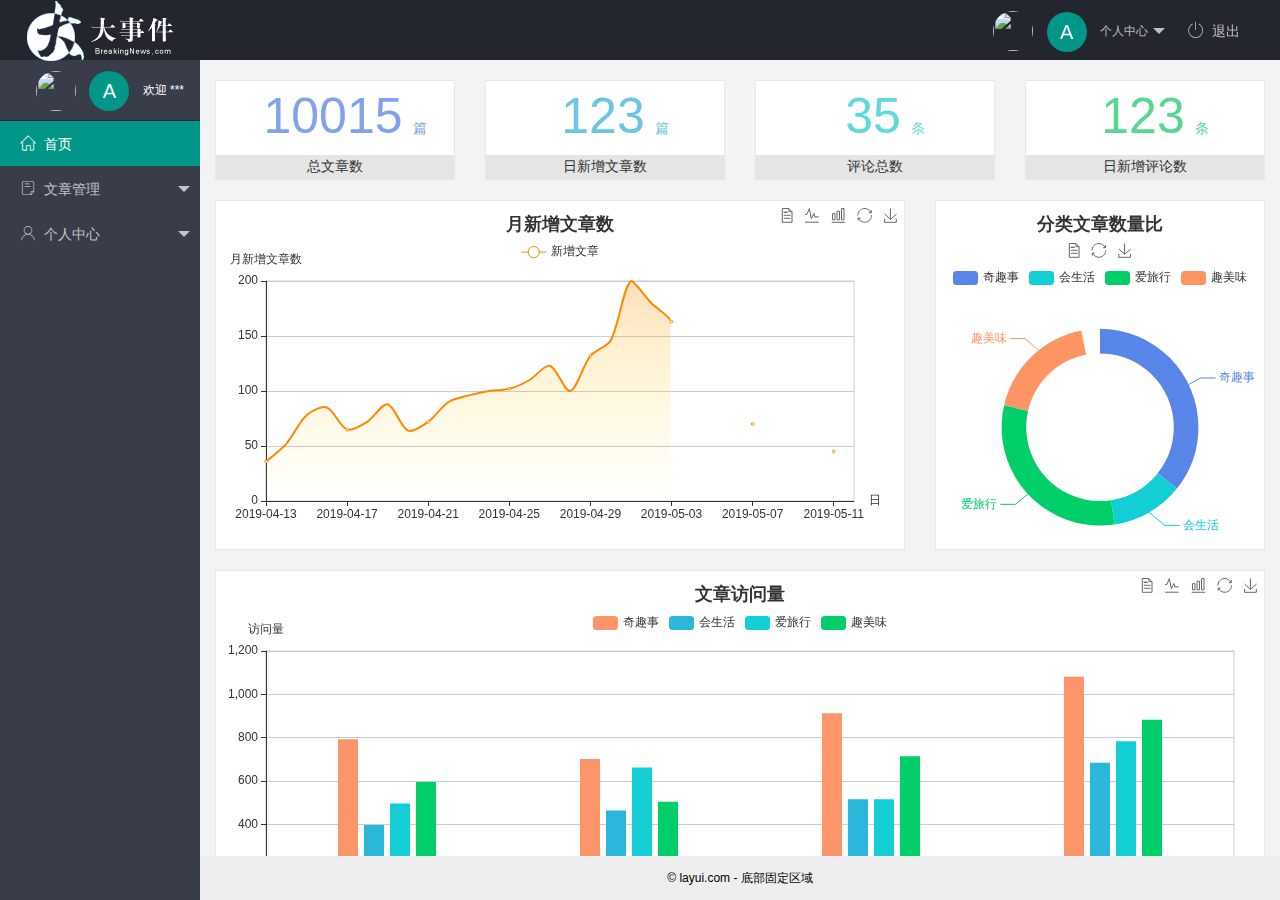
==== index.html @ 8ac14bb3 "完成了主页功能的开发" ====
<!DOCTYPE html>
<html lang="en">
<head>
    <meta charset="UTF-8">
    <meta http-equiv="X-UA-Compatible" content="IE=edge">
    <meta name="viewport" content="width=device-width, initial-scale=1.0">

    <title>后台主页</title>
    <link rel="stylesheet" href="/assets/lib/layui/css/layui.css"/>
    <link rel="stylesheet" href="/assets/css/index.css"/>
    <link rel="stylesheet" href="/assets/fonts/iconfont.css">
</head>
<body class="layui-layout-body">
    <div class="layui-layout layui-layout-admin">
      <div class="layui-header">
        <div class="layui-logo">
            <img src="assets/images/logo.png" alt="">
        </div>
        <!-- 头部区域（可配合layui已有的水平导航） -->
       
        <ul class="layui-nav layui-layout-right">
          <li class="layui-nav-item">
            <a href="javascript:;" class="userinfo">
              <img src="http://t.cn/RCzsdCq" class="layui-nav-img">
              <span class="text-avatar">A</span>
              个人中心
            </a>
            <dl class="layui-nav-child">
              <dd><a href="">基本资料</a></dd>
              <dd><a href="">更换头像</a></dd>
              <dd><a href="">重置密码</a></dd>

            </dl>
          </li>
          <li class="layui-nav-item">
              <a href="javascript:;" id="btnLogout"><span class="iconfont icon-tuichu"></span>退出</a></li>
        </ul>
      </div>
      
      <div class="layui-side layui-bg-black">
        <div class="layui-side-scroll">
            <div href="javascript:;" class="userinfo">
                <img src="http://t.cn/RCzsdCq" class="layui-nav-img">
                <span class="text-avatar">A</span>
                <span id="welcome">欢迎 ***</span>
              </div>
          <!-- 左侧导航区域（可配合layui已有的垂直导航） -->
          <ul class="layui-nav layui-nav-tree"  lay-shrink="all">
            <li class="layui-nav-item layui-this"><a href="/home/dashboard.html" target="fm"><span class="iconfont icon-home"></span>首页</a></li>
            <li class="layui-nav-item">
              <a class="" href="javascript:;"><span class="iconfont icon-16"></span>文章管理</a>
              <dl class="layui-nav-child">
                <dd><a href="javascript:;"><i class="layui-icon layui-icon-app"></i> 文章类别</a></dd>
                <dd><a href="javascript:;"><i class="layui-icon layui-icon-app"></i> 文章列表</a></dd>
                <dd><a href="javascript:;"><i class="layui-icon layui-icon-app"></i> 发布文章</a></dd>
                
              </dl> 
            </li>
            <li class="layui-nav-item">
              <a href="javascript:;"><span class="iconfont icon-user"></span>个人中心</a>
              <dl class="layui-nav-child">
                <dd><a href="javascript:;"><i class="layui-icon layui-icon-app"></i>基本资料</a></dd>
                <dd><a href="javascript:;"><i class="layui-icon layui-icon-app"></i>更换头像</a></dd>
                <dd><a href="javascript:;"><i class="layui-icon layui-icon-app"></i>重置密码</a></dd>
                
              </dl>
            </li>
            

          </ul>
        </div>
      </div>
      
      <div class="layui-body">
        <!-- 内容主体区域 -->
        <iframe name="fm" src="/home/dashboard.html" frameborder="0"></iframe>
      </div>
      
      <div class="layui-footer">
        <!-- 底部固定区域 -->
        © layui.com - 底部固定区域
      </div>
    </div>
   
    </body>
    <script src="/assets/lib/layui/layui.all.js"></script>
    <script src="/assets/lib/jquery.js"></script>
    <script src="assets/js/baseAPI.js"></script>
    <script src="/assets/js/index.js"></script>
</html>
---- assets/lib/layui/css/layui.css ----
/** layui-v2.5.5 MIT License By https://www.layui.com */
 .layui-inline,img{display:inline-block;vertical-align:middle}h1,h2,h3,h4,h5,h6{font-weight:400}.layui-edge,.layui-header,.layui-inline,.layui-main{position:relative}.layui-body,.layui-edge,.layui-elip{overflow:hidden}.layui-btn,.layui-edge,.layui-inline,img{vertical-align:middle}.layui-btn,.layui-disabled,.layui-icon,.layui-unselect{-moz-user-select:none;-webkit-user-select:none;-ms-user-select:none}.layui-elip,.layui-form-checkbox span,.layui-form-pane .layui-form-label{text-overflow:ellipsis;white-space:nowrap}.layui-breadcrumb,.layui-tree-btnGroup{visibility:hidden}blockquote,body,button,dd,div,dl,dt,form,h1,h2,h3,h4,h5,h6,input,li,ol,p,pre,td,textarea,th,ul{margin:0;padding:0;-webkit-tap-highlight-color:rgba(0,0,0,0)}a:active,a:hover{outline:0}img{border:none}li{list-style:none}table{border-collapse:collapse;border-spacing:0}h4,h5,h6{font-size:100%}button,input,optgroup,option,select,textarea{font-family:inherit;font-size:inherit;font-style:inherit;font-weight:inherit;outline:0}pre{white-space:pre-wrap;white-space:-moz-pre-wrap;white-space:-pre-wrap;white-space:-o-pre-wrap;word-wrap:break-word}body{line-height:24px;font:14px Helvetica Neue,Helvetica,PingFang SC,Tahoma,Arial,sans-serif}hr{height:1px;margin:10px 0;border:0;clear:both}a{color:#333;text-decoration:none}a:hover{color:#777}a cite{font-style:normal;*cursor:pointer}.layui-border-box,.layui-border-box *{box-sizing:border-box}.layui-box,.layui-box *{box-sizing:content-box}.layui-clear{clear:both;*zoom:1}.layui-clear:after{content:'\20';clear:both;*zoom:1;display:block;height:0}.layui-inline{*display:inline;*zoom:1}.layui-edge{display:inline-block;width:0;height:0;border-width:6px;border-style:dashed;border-color:transparent}.layui-edge-top{top:-4px;border-bottom-color:#999;border-bottom-style:solid}.layui-edge-right{border-left-color:#999;border-left-style:solid}.layui-edge-bottom{top:2px;border-top-color:#999;border-top-style:solid}.layui-edge-left{border-right-color:#999;border-right-style:solid}.layui-disabled,.layui-disabled:hover{color:#d2d2d2!important;cursor:not-allowed!important}.layui-circle{border-radius:100%}.layui-show{display:block!important}.layui-hide{display:none!important}@font-face{font-family:layui-icon;src:url(../font/iconfont.eot?v=250);src:url(../font/iconfont.eot?v=250#iefix) format('embedded-opentype'),url(../font/iconfont.woff2?v=250) format('woff2'),url(../font/iconfont.woff?v=250) format('woff'),url(../font/iconfont.ttf?v=250) format('truetype'),url(../font/iconfont.svg?v=250#layui-icon) format('svg')}.layui-icon{font-family:layui-icon!important;font-size:16px;font-style:normal;-webkit-font-smoothing:antialiased;-moz-osx-font-smoothing:grayscale}.layui-icon-reply-fill:before{content:"\e611"}.layui-icon-set-fill:before{content:"\e614"}.layui-icon-menu-fill:before{content:"\e60f"}.layui-icon-search:before{content:"\e615"}.layui-icon-share:before{content:"\e641"}.layui-icon-set-sm:before{content:"\e620"}.layui-icon-engine:before{content:"\e628"}.layui-icon-close:before{content:"\1006"}.layui-icon-close-fill:before{content:"\1007"}.layui-icon-chart-screen:before{content:"\e629"}.layui-icon-star:before{content:"\e600"}.layui-icon-circle-dot:before{content:"\e617"}.layui-icon-chat:before{content:"\e606"}.layui-icon-release:before{content:"\e609"}.layui-icon-list:before{content:"\e60a"}.layui-icon-chart:before{content:"\e62c"}.layui-icon-ok-circle:before{content:"\1005"}.layui-icon-layim-theme:before{content:"\e61b"}.layui-icon-table:before{content:"\e62d"}.layui-icon-right:before{content:"\e602"}.layui-icon-left:before{content:"\e603"}.layui-icon-cart-simple:before{content:"\e698"}.layui-icon-face-cry:before{content:"\e69c"}.layui-icon-face-smile:before{content:"\e6af"}.layui-icon-survey:before{content:"\e6b2"}.layui-icon-tree:before{content:"\e62e"}.layui-icon-upload-circle:before{content:"\e62f"}.layui-icon-add-circle:before{content:"\e61f"}.layui-icon-download-circle:before{content:"\e601"}.layui-icon-templeate-1:before{content:"\e630"}.layui-icon-util:before{content:"\e631"}.layui-icon-face-surprised:before{content:"\e664"}.layui-icon-edit:before{content:"\e642"}.layui-icon-speaker:before{content:"\e645"}.layui-icon-down:before{content:"\e61a"}.layui-icon-file:before{content:"\e621"}.layui-icon-layouts:before{content:"\e632"}.layui-icon-rate-half:before{content:"\e6c9"}.layui-icon-add-circle-fine:before{content:"\e608"}.layui-icon-prev-circle:before{content:"\e633"}.layui-icon-read:before{content:"\e705"}.layui-icon-404:before{content:"\e61c"}.layui-icon-carousel:before{content:"\e634"}.layui-icon-help:before{content:"\e607"}.layui-icon-code-circle:before{content:"\e635"}.layui-icon-water:before{content:"\e636"}.layui-icon-username:before{content:"\e66f"}.layui-icon-find-fill:before{content:"\e670"}.layui-icon-about:before{content:"\e60b"}.layui-icon-location:before{content:"\e715"}.layui-icon-up:before{content:"\e619"}.layui-icon-pause:before{content:"\e651"}.layui-icon-date:before{content:"\e637"}.layui-icon-layim-uploadfile:before{content:"\e61d"}.layui-icon-delete:before{content:"\e640"}.layui-icon-play:before{content:"\e652"}.layui-icon-top:before{content:"\e604"}.layui-icon-friends:before{content:"\e612"}.layui-icon-refresh-3:before{content:"\e9aa"}.layui-icon-ok:before{content:"\e605"}.layui-icon-layer:before{content:"\e638"}.layui-icon-face-smile-fine:before{content:"\e60c"}.layui-icon-dollar:before{content:"\e659"}.layui-icon-group:before{content:"\e613"}.layui-icon-layim-download:before{content:"\e61e"}.layui-icon-picture-fine:before{content:"\e60d"}.layui-icon-link:before{content:"\e64c"}.layui-icon-diamond:before{content:"\e735"}.layui-icon-log:before{content:"\e60e"}.layui-icon-rate-solid:before{content:"\e67a"}.layui-icon-fonts-del:before{content:"\e64f"}.layui-icon-unlink:before{content:"\e64d"}.layui-icon-fonts-clear:before{content:"\e639"}.layui-icon-triangle-r:before{content:"\e623"}.layui-icon-circle:before{content:"\e63f"}.layui-icon-radio:before{content:"\e643"}.layui-icon-align-center:before{content:"\e647"}.layui-icon-align-right:before{content:"\e648"}.layui-icon-align-left:before{content:"\e649"}.layui-icon-loading-1:before{content:"\e63e"}.layui-icon-return:before{content:"\e65c"}.layui-icon-fonts-strong:before{content:"\e62b"}.layui-icon-upload:before{content:"\e67c"}.layui-icon-dialogue:before{content:"\e63a"}.layui-icon-video:before{content:"\e6ed"}.layui-icon-headset:before{content:"\e6fc"}.layui-icon-cellphone-fine:before{content:"\e63b"}.layui-icon-add-1:before{content:"\e654"}.layui-icon-face-smile-b:before{content:"\e650"}.layui-icon-fonts-html:before{content:"\e64b"}.layui-icon-form:before{content:"\e63c"}.layui-icon-cart:before{content:"\e657"}.layui-icon-camera-fill:before{content:"\e65d"}.layui-icon-tabs:before{content:"\e62a"}.layui-icon-fonts-code:before{content:"\e64e"}.layui-icon-fire:before{content:"\e756"}.layui-icon-set:before{content:"\e716"}.layui-icon-fonts-u:before{content:"\e646"}.layui-icon-triangle-d:before{content:"\e625"}.layui-icon-tips:before{content:"\e702"}.layui-icon-picture:before{content:"\e64a"}.layui-icon-more-vertical:before{content:"\e671"}.layui-icon-flag:before{content:"\e66c"}.layui-icon-loading:before{content:"\e63d"}.layui-icon-fonts-i:before{content:"\e644"}.layui-icon-refresh-1:before{content:"\e666"}.layui-icon-rmb:before{content:"\e65e"}.layui-icon-home:before{content:"\e68e"}.layui-icon-user:before{content:"\e770"}.layui-icon-notice:before{content:"\e667"}.layui-icon-login-weibo:before{content:"\e675"}.layui-icon-voice:before{content:"\e688"}.layui-icon-upload-drag:before{content:"\e681"}.layui-icon-login-qq:before{content:"\e676"}.layui-icon-snowflake:before{content:"\e6b1"}.layui-icon-file-b:before{content:"\e655"}.layui-icon-template:before{content:"\e663"}.layui-icon-auz:before{content:"\e672"}.layui-icon-console:before{content:"\e665"}.layui-icon-app:before{content:"\e653"}.layui-icon-prev:before{content:"\e65a"}.layui-icon-website:before{content:"\e7ae"}.layui-icon-next:before{content:"\e65b"}.layui-icon-component:before{content:"\e857"}.layui-icon-more:before{content:"\e65f"}.layui-icon-login-wechat:before{content:"\e677"}.layui-icon-shrink-right:before{content:"\e668"}.layui-icon-spread-left:before{content:"\e66b"}.layui-icon-camera:before{content:"\e660"}.layui-icon-note:before{content:"\e66e"}.layui-icon-refresh:before{content:"\e669"}.layui-icon-female:before{content:"\e661"}.layui-icon-male:before{content:"\e662"}.layui-icon-password:before{content:"\e673"}.layui-icon-senior:before{content:"\e674"}.layui-icon-theme:before{content:"\e66a"}.layui-icon-tread:before{content:"\e6c5"}.layui-icon-praise:before{content:"\e6c6"}.layui-icon-star-fill:before{content:"\e658"}.layui-icon-rate:before{content:"\e67b"}.layui-icon-template-1:before{content:"\e656"}.layui-icon-vercode:before{content:"\e679"}.layui-icon-cellphone:before{content:"\e678"}.layui-icon-screen-full:before{content:"\e622"}.layui-icon-screen-restore:before{content:"\e758"}.layui-icon-cols:before{content:"\e610"}.layui-icon-export:before{content:"\e67d"}.layui-icon-print:before{content:"\e66d"}.layui-icon-slider:before{content:"\e714"}.layui-icon-addition:before{content:"\e624"}.layui-icon-subtraction:before{content:"\e67e"}.layui-icon-service:before{content:"\e626"}.layui-icon-transfer:before{content:"\e691"}.layui-main{width:1140px;margin:0 auto}.layui-header{z-index:1000;height:60px}.layui-header a:hover{transition:all .5s;-webkit-transition:all .5s}.layui-side{position:fixed;left:0;top:0;bottom:0;z-index:999;width:200px;overflow-x:hidden}.layui-side-scroll{position:relative;width:220px;height:100%;overflow-x:hidden}.layui-body{position:absolute;left:200px;right:0;top:0;bottom:0;z-index:998;width:auto;overflow-y:auto;box-sizing:border-box}.layui-layout-body{overflow:hidden}.layui-layout-admin .layui-header{background-color:#23262E}.layui-layout-admin .layui-side{top:60px;width:200px;overflow-x:hidden}.layui-layout-admin .layui-body{position:fixed;top:60px;bottom:44px}.layui-layout-admin .layui-main{width:auto;margin:0 15px}.layui-layout-admin .layui-footer{position:fixed;left:200px;right:0;bottom:0;height:44px;line-height:44px;padding:0 15px;background-color:#eee}.layui-layout-admin .layui-logo{position:absolute;left:0;top:0;width:200px;height:100%;line-height:60px;text-align:center;color:#009688;font-size:16px}.layui-layout-admin .layui-header .layui-nav{background:0 0}.layui-layout-left{position:absolute!important;left:200px;top:0}.layui-layout-right{position:absolute!important;right:0;top:0}.layui-container{position:relative;margin:0 auto;padding:0 15px;box-sizing:border-box}.layui-fluid{position:relative;margin:0 auto;padding:0 15px}.layui-row:after,.layui-row:before{content:'';display:block;clear:both}.layui-col-lg1,.layui-col-lg10,.layui-col-lg11,.layui-col-lg12,.layui-col-lg2,.layui-col-lg3,.layui-col-lg4,.layui-col-lg5,.layui-col-lg6,.layui-col-lg7,.layui-col-lg8,.layui-col-lg9,.layui-col-md1,.layui-col-md10,.layui-col-md11,.layui-col-md12,.layui-col-md2,.layui-col-md3,.layui-col-md4,.layui-col-md5,.layui-col-md6,.layui-col-md7,.layui-col-md8,.layui-col-md9,.layui-col-sm1,.layui-col-sm10,.layui-col-sm11,.layui-col-sm12,.layui-col-sm2,.layui-col-sm3,.layui-col-sm4,.layui-col-sm5,.layui-col-sm6,.layui-col-sm7,.layui-col-sm8,.layui-col-sm9,.layui-col-xs1,.layui-col-xs10,.layui-col-xs11,.layui-col-xs12,.layui-col-xs2,.layui-col-xs3,.layui-col-xs4,.layui-col-xs5,.layui-col-xs6,.layui-col-xs7,.layui-col-xs8,.layui-col-xs9{position:relative;display:block;box-sizing:border-box}.layui-col-xs1,.layui-col-xs10,.layui-col-xs11,.layui-col-xs12,.layui-col-xs2,.layui-col-xs3,.layui-col-xs4,.layui-col-xs5,.layui-col-xs6,.layui-col-xs7,.layui-col-xs8,.layui-col-xs9{float:left}.layui-col-xs1{width:8.33333333%}.layui-col-xs2{width:16.66666667%}.layui-col-xs3{width:25%}.layui-col-xs4{width:33.33333333%}.layui-col-xs5{width:41.66666667%}.layui-col-xs6{width:50%}.layui-col-xs7{width:58.33333333%}.layui-col-xs8{width:66.66666667%}.layui-col-xs9{width:75%}.layui-col-xs10{width:83.33333333%}.layui-col-xs11{width:91.66666667%}.layui-col-xs12{width:100%}.layui-col-xs-offset1{margin-left:8.33333333%}.layui-col-xs-offset2{margin-left:16.66666667%}.layui-col-xs-offset3{margin-left:25%}.layui-col-xs-offset4{margin-left:33.33333333%}.layui-col-xs-offset5{margin-left:41.66666667%}.layui-col-xs-offset6{margin-left:50%}.layui-col-xs-offset7{margin-left:58.33333333%}.layui-col-xs-offset8{margin-left:66.66666667%}.layui-col-xs-offset9{margin-left:75%}.layui-col-xs-offset10{margin-left:83.33333333%}.layui-col-xs-offset11{margin-left:91.66666667%}.layui-col-xs-offset12{margin-left:100%}@media screen and (max-width:768px){.layui-hide-xs{display:none!important}.layui-show-xs-block{display:block!important}.layui-show-xs-inline{display:inline!important}.layui-show-xs-inline-block{display:inline-block!important}}@media screen and (min-width:768px){.layui-container{width:750px}.layui-hide-sm{display:none!important}.layui-show-sm-block{display:block!important}.layui-show-sm-inline{display:inline!important}.layui-show-sm-inline-block{display:inline-block!important}.layui-col-sm1,.layui-col-sm10,.layui-col-sm11,.layui-col-sm12,.layui-col-sm2,.layui-col-sm3,.layui-col-sm4,.layui-col-sm5,.layui-col-sm6,.layui-col-sm7,.layui-col-sm8,.layui-col-sm9{float:left}.layui-col-sm1{width:8.33333333%}.layui-col-sm2{width:16.66666667%}.layui-col-sm3{width:25%}.layui-col-sm4{width:33.33333333%}.layui-col-sm5{width:41.66666667%}.layui-col-sm6{width:50%}.layui-col-sm7{width:58.33333333%}.layui-col-sm8{width:66.66666667%}.layui-col-sm9{width:75%}.layui-col-sm10{width:83.33333333%}.layui-col-sm11{width:91.66666667%}.layui-col-sm12{width:100%}.layui-col-sm-offset1{margin-left:8.33333333%}.layui-col-sm-offset2{margin-left:16.66666667%}.layui-col-sm-offset3{margin-left:25%}.layui-col-sm-offset4{margin-left:33.33333333%}.layui-col-sm-offset5{margin-left:41.66666667%}.layui-col-sm-offset6{margin-left:50%}.layui-col-sm-offset7{margin-left:58.33333333%}.layui-col-sm-offset8{margin-left:66.66666667%}.layui-col-sm-offset9{margin-left:75%}.layui-col-sm-offset10{margin-left:83.33333333%}.layui-col-sm-offset11{margin-left:91.66666667%}.layui-col-sm-offset12{margin-left:100%}}@media screen and (min-width:992px){.layui-container{width:970px}.layui-hide-md{display:none!important}.layui-show-md-block{display:block!important}.layui-show-md-inline{display:inline!important}.layui-show-md-inline-block{display:inline-block!important}.layui-col-md1,.layui-col-md10,.layui-col-md11,.layui-col-md12,.layui-col-md2,.layui-col-md3,.layui-col-md4,.layui-col-md5,.layui-col-md6,.layui-col-md7,.layui-col-md8,.layui-col-md9{float:left}.layui-col-md1{width:8.33333333%}.layui-col-md2{width:16.66666667%}.layui-col-md3{width:25%}.layui-col-md4{width:33.33333333%}.layui-col-md5{width:41.66666667%}.layui-col-md6{width:50%}.layui-col-md7{width:58.33333333%}.layui-col-md8{width:66.66666667%}.layui-col-md9{width:75%}.layui-col-md10{width:83.33333333%}.layui-col-md11{width:91.66666667%}.layui-col-md12{width:100%}.layui-col-md-offset1{margin-left:8.33333333%}.layui-col-md-offset2{margin-left:16.66666667%}.layui-col-md-offset3{margin-left:25%}.layui-col-md-offset4{margin-left:33.33333333%}.layui-col-md-offset5{margin-left:41.66666667%}.layui-col-md-offset6{margin-left:50%}.layui-col-md-offset7{margin-left:58.33333333%}.layui-col-md-offset8{margin-left:66.66666667%}.layui-col-md-offset9{margin-left:75%}.layui-col-md-offset10{margin-left:83.33333333%}.layui-col-md-offset11{margin-left:91.66666667%}.layui-col-md-offset12{margin-left:100%}}@media screen and (min-width:1200px){.layui-container{width:1170px}.layui-hide-lg{display:none!important}.layui-show-lg-block{display:block!important}.layui-show-lg-inline{display:inline!important}.layui-show-lg-inline-block{display:inline-block!important}.layui-col-lg1,.layui-col-lg10,.layui-col-lg11,.layui-col-lg12,.layui-col-lg2,.layui-col-lg3,.layui-col-lg4,.layui-col-lg5,.layui-col-lg6,.layui-col-lg7,.layui-col-lg8,.layui-col-lg9{float:left}.layui-col-lg1{width:8.33333333%}.layui-col-lg2{width:16.66666667%}.layui-col-lg3{width:25%}.layui-col-lg4{width:33.33333333%}.layui-col-lg5{width:41.66666667%}.layui-col-lg6{width:50%}.layui-col-lg7{width:58.33333333%}.layui-col-lg8{width:66.66666667%}.layui-col-lg9{width:75%}.layui-col-lg10{width:83.33333333%}.layui-col-lg11{width:91.66666667%}.layui-col-lg12{width:100%}.layui-col-lg-offset1{margin-left:8.33333333%}.layui-col-lg-offset2{margin-left:16.66666667%}.layui-col-lg-offset3{margin-left:25%}.layui-col-lg-offset4{margin-left:33.33333333%}.layui-col-lg-offset5{margin-left:41.66666667%}.layui-col-lg-offset6{margin-left:50%}.layui-col-lg-offset7{margin-left:58.33333333%}.layui-col-lg-offset8{margin-left:66.66666667%}.layui-col-lg-offset9{margin-left:75%}.layui-col-lg-offset10{margin-left:83.33333333%}.layui-col-lg-offset11{margin-left:91.66666667%}.layui-col-lg-offset12{margin-left:100%}}.layui-col-space1{margin:-.5px}.layui-col-space1>*{padding:.5px}.layui-col-space3{margin:-1.5px}.layui-col-space3>*{padding:1.5px}.layui-col-space5{margin:-2.5px}.layui-col-space5>*{padding:2.5px}.layui-col-space8{margin:-3.5px}.layui-col-space8>*{padding:3.5px}.layui-col-space10{margin:-5px}.layui-col-space10>*{padding:5px}.layui-col-space12{margin:-6px}.layui-col-space12>*{padding:6px}.layui-col-space15{margin:-7.5px}.layui-col-space15>*{padding:7.5px}.layui-col-space18{margin:-9px}.layui-col-space18>*{padding:9px}.layui-col-space20{margin:-10px}.layui-col-space20>*{padding:10px}.layui-col-space22{margin:-11px}.layui-col-space22>*{padding:11px}.layui-col-space25{margin:-12.5px}.layui-col-space25>*{padding:12.5px}.layui-col-space30{margin:-15px}.layui-col-space30>*{padding:15px}.layui-btn,.layui-input,.layui-select,.layui-textarea,.layui-upload-button{outline:0;-webkit-appearance:none;transition:all .3s;-webkit-transition:all .3s;box-sizing:border-box}.layui-elem-quote{margin-bottom:10px;padding:15px;line-height:22px;border-left:5px solid #009688;border-radius:0 2px 2px 0;background-color:#f2f2f2}.layui-quote-nm{border-style:solid;border-width:1px 1px 1px 5px;background:0 0}.layui-elem-field{margin-bottom:10px;padding:0;border-width:1px;border-style:solid}.layui-elem-field legend{margin-left:20px;padding:0 10px;font-size:20px;font-weight:300}.layui-field-title{margin:10px 0 20px;border-width:1px 0 0}.layui-field-box{padding:10px 15px}.layui-field-title .layui-field-box{padding:10px 0}.layui-progress{position:relative;height:6px;border-radius:20px;background-color:#e2e2e2}.layui-progress-bar{position:absolute;left:0;top:0;width:0;max-width:100%;height:6px;border-radius:20px;text-align:right;background-color:#5FB878;transition:all .3s;-webkit-transition:all .3s}.layui-progress-big,.layui-progress-big .layui-progress-bar{height:18px;line-height:18px}.layui-progress-text{position:relative;top:-20px;line-height:18px;font-size:12px;color:#666}.layui-progress-big .layui-progress-text{position:static;padding:0 10px;color:#fff}.layui-collapse{border-width:1px;border-style:solid;border-radius:2px}.layui-colla-content,.layui-colla-item{border-top-width:1px;border-top-style:solid}.layui-colla-item:first-child{border-top:none}.layui-colla-title{position:relative;height:42px;line-height:42px;padding:0 15px 0 35px;color:#333;background-color:#f2f2f2;cursor:pointer;font-size:14px;overflow:hidden}.layui-colla-content{display:none;padding:10px 15px;line-height:22px;color:#666}.layui-colla-icon{position:absolute;left:15px;top:0;font-size:14px}.layui-card{margin-bottom:15px;border-radius:2px;background-color:#fff;box-shadow:0 1px 2px 0 rgba(0,0,0,.05)}.layui-card:last-child{margin-bottom:0}.layui-card-header{position:relative;height:42px;line-height:42px;padding:0 15px;border-bottom:1px solid #f6f6f6;color:#333;border-radius:2px 2px 0 0;font-size:14px}.layui-bg-black,.layui-bg-blue,.layui-bg-cyan,.layui-bg-green,.layui-bg-orange,.layui-bg-red{color:#fff!important}.layui-card-body{position:relative;padding:10px 15px;line-height:24px}.layui-card-body[pad15]{padding:15px}.layui-card-body[pad20]{padding:20px}.layui-card-body .layui-table{margin:5px 0}.layui-card .layui-tab{margin:0}.layui-panel-window{position:relative;padding:15px;border-radius:0;border-top:5px solid #E6E6E6;background-color:#fff}.layui-auxiliar-moving{position:fixed;left:0;right:0;top:0;bottom:0;width:100%;height:100%;background:0 0;z-index:9999999999}.layui-form-label,.layui-form-mid,.layui-form-select,.layui-input-block,.layui-input-inline,.layui-textarea{position:relative}.layui-bg-red{background-color:#FF5722!important}.layui-bg-orange{background-color:#FFB800!important}.layui-bg-green{background-color:#009688!important}.layui-bg-cyan{background-color:#2F4056!important}.layui-bg-blue{background-color:#1E9FFF!important}.layui-bg-black{background-color:#393D49!important}.layui-bg-gray{background-color:#eee!important;color:#666!important}.layui-badge-rim,.layui-colla-content,.layui-colla-item,.layui-collapse,.layui-elem-field,.layui-form-pane .layui-form-item[pane],.layui-form-pane .layui-form-label,.layui-input,.layui-layedit,.layui-layedit-tool,.layui-quote-nm,.layui-select,.layui-tab-bar,.layui-tab-card,.layui-tab-title,.layui-tab-title .layui-this:after,.layui-textarea{border-color:#e6e6e6}.layui-timeline-item:before,hr{background-color:#e6e6e6}.layui-text{line-height:22px;font-size:14px;color:#666}.layui-text h1,.layui-text h2,.layui-text h3{font-weight:500;color:#333}.layui-text h1{font-size:30px}.layui-text h2{font-size:24px}.layui-text h3{font-size:18px}.layui-text a:not(.layui-btn){color:#01AAED}.layui-text a:not(.layui-btn):hover{text-decoration:underline}.layui-text ul{padding:5px 0 5px 15px}.layui-text ul li{margin-top:5px;list-style-type:disc}.layui-text em,.layui-word-aux{color:#999!important;padding:0 5px!important}.layui-btn{display:inline-block;height:38px;line-height:38px;padding:0 18px;background-color:#009688;color:#fff;white-space:nowrap;text-align:center;font-size:14px;border:none;border-radius:2px;cursor:pointer}.layui-btn:hover{opacity:.8;filter:alpha(opacity=80);color:#fff}.layui-btn:active{opacity:1;filter:alpha(opacity=100)}.layui-btn+.layui-btn{margin-left:10px}.layui-btn-container{font-size:0}.layui-btn-container .layui-btn{margin-right:10px;margin-bottom:10px}.layui-btn-container .layui-btn+.layui-btn{margin-left:0}.layui-table .layui-btn-container .layui-btn{margin-bottom:9px}.layui-btn-radius{border-radius:100px}.layui-btn .layui-icon{margin-right:3px;font-size:18px;vertical-align:bottom;vertical-align:middle\9}.layui-btn-primary{border:1px solid #C9C9C9;background-color:#fff;color:#555}.layui-btn-primary:hover{border-color:#009688;color:#333}.layui-btn-normal{background-color:#1E9FFF}.layui-btn-warm{background-color:#FFB800}.layui-btn-danger{background-color:#FF5722}.layui-btn-checked{background-color:#5FB878}.layui-btn-disabled,.layui-btn-disabled:active,.layui-btn-disabled:hover{border:1px solid #e6e6e6;background-color:#FBFBFB;color:#C9C9C9;cursor:not-allowed;opacity:1}.layui-btn-lg{height:44px;line-height:44px;padding:0 25px;font-size:16px}.layui-btn-sm{height:30px;line-height:30px;padding:0 10px;font-size:12px}.layui-btn-sm i{font-size:16px!important}.layui-btn-xs{height:22px;line-height:22px;padding:0 5px;font-size:12px}.layui-btn-xs i{font-size:14px!important}.layui-btn-group{display:inline-block;vertical-align:middle;font-size:0}.layui-btn-group .layui-btn{margin-left:0!important;margin-right:0!important;border-left:1px solid rgba(255,255,255,.5);border-radius:0}.layui-btn-group .layui-btn-primary{border-left:none}.layui-btn-group .layui-btn-primary:hover{border-color:#C9C9C9;color:#009688}.layui-btn-group .layui-btn:first-child{border-left:none;border-radius:2px 0 0 2px}.layui-btn-group .layui-btn-primary:first-child{border-left:1px solid #c9c9c9}.layui-btn-group .layui-btn:last-child{border-radius:0 2px 2px 0}.layui-btn-group .layui-btn+.layui-btn{margin-left:0}.layui-btn-group+.layui-btn-group{margin-left:10px}.layui-btn-fluid{width:100%}.layui-input,.layui-select,.layui-textarea{height:38px;line-height:1.3;line-height:38px\9;border-width:1px;border-style:solid;background-color:#fff;border-radius:2px}.layui-input::-webkit-input-placeholder,.layui-select::-webkit-input-placeholder,.layui-textarea::-webkit-input-placeholder{line-height:1.3}.layui-input,.layui-textarea{display:block;width:100%;padding-left:10px}.layui-input:hover,.layui-textarea:hover{border-color:#D2D2D2!important}.layui-input:focus,.layui-textarea:focus{border-color:#C9C9C9!important}.layui-textarea{min-height:100px;height:auto;line-height:20px;padding:6px 10px;resize:vertical}.layui-select{padding:0 10px}.layui-form input[type=checkbox],.layui-form input[type=radio],.layui-form select{display:none}.layui-form [lay-ignore]{display:initial}.layui-form-item{margin-bottom:15px;clear:both;*zoom:1}.layui-form-item:after{content:'\20';clear:both;*zoom:1;display:block;height:0}.layui-form-label{float:left;display:block;padding:9px 15px;width:80px;font-weight:400;line-height:20px;text-align:right}.layui-form-label-col{display:block;float:none;padding:9px 0;line-height:20px;text-align:left}.layui-form-item .layui-inline{margin-bottom:5px;margin-right:10px}.layui-input-block{margin-left:110px;min-height:36px}.layui-input-inline{display:inline-block;vertical-align:middle}.layui-form-item .layui-input-inline{float:left;width:190px;margin-right:10px}.layui-form-text .layui-input-inline{width:auto}.layui-form-mid{float:left;display:block;padding:9px 0!important;line-height:20px;margin-right:10px}.layui-form-danger+.layui-form-select .layui-input,.layui-form-danger:focus{border-color:#FF5722!important}.layui-form-select .layui-input{padding-right:30px;cursor:pointer}.layui-form-select .layui-edge{position:absolute;right:10px;top:50%;margin-top:-3px;cursor:pointer;border-width:6px;border-top-color:#c2c2c2;border-top-style:solid;transition:all .3s;-webkit-transition:all .3s}.layui-form-select dl{display:none;position:absolute;left:0;top:42px;padding:5px 0;z-index:899;min-width:100%;border:1px solid #d2d2d2;max-height:300px;overflow-y:auto;background-color:#fff;border-radius:2px;box-shadow:0 2px 4px rgba(0,0,0,.12);box-sizing:border-box}.layui-form-select dl dd,.layui-form-select dl dt{padding:0 10px;line-height:36px;white-space:nowrap;overflow:hidden;text-overflow:ellipsis}.layui-form-select dl dt{font-size:12px;color:#999}.layui-form-select dl dd{cursor:pointer}.layui-form-select dl dd:hover{background-color:#f2f2f2;-webkit-transition:.5s all;transition:.5s all}.layui-form-select .layui-select-group dd{padding-left:20px}.layui-form-select dl dd.layui-select-tips{padding-left:10px!important;color:#999}.layui-form-select dl dd.layui-this{background-color:#5FB878;color:#fff}.layui-form-checkbox,.layui-form-select dl dd.layui-disabled{background-color:#fff}.layui-form-selected dl{display:block}.layui-form-checkbox,.layui-form-checkbox *,.layui-form-switch{display:inline-block;vertical-align:middle}.layui-form-selected .layui-edge{margin-top:-9px;-webkit-transform:rotate(180deg);transform:rotate(180deg);margin-top:-3px\9}:root .layui-form-selected .layui-edge{margin-top:-9px\0/IE9}.layui-form-selectup dl{top:auto;bottom:42px}.layui-select-none{margin:5px 0;text-align:center;color:#999}.layui-select-disabled .layui-disabled{border-color:#eee!important}.layui-select-disabled .layui-edge{border-top-color:#d2d2d2}.layui-form-checkbox{position:relative;height:30px;line-height:30px;margin-right:10px;padding-right:30px;cursor:pointer;font-size:0;-webkit-transition:.1s linear;transition:.1s linear;box-sizing:border-box}.layui-form-checkbox span{padding:0 10px;height:100%;font-size:14px;border-radius:2px 0 0 2px;background-color:#d2d2d2;color:#fff;overflow:hidden}.layui-form-checkbox:hover span{background-color:#c2c2c2}.layui-form-checkbox i{position:absolute;right:0;top:0;width:30px;height:28px;border:1px solid #d2d2d2;border-left:none;border-radius:0 2px 2px 0;color:#fff;font-size:20px;text-align:center}.layui-form-checkbox:hover i{border-color:#c2c2c2;color:#c2c2c2}.layui-form-checked,.layui-form-checked:hover{border-color:#5FB878}.layui-form-checked span,.layui-form-checked:hover span{background-color:#5FB878}.layui-form-checked i,.layui-form-checked:hover i{color:#5FB878}.layui-form-item .layui-form-checkbox{margin-top:4px}.layui-form-checkbox[lay-skin=primary]{height:auto!important;line-height:normal!important;min-width:18px;min-height:18px;border:none!important;margin-right:0;padding-left:28px;padding-right:0;background:0 0}.layui-form-checkbox[lay-skin=primary] span{padding-left:0;padding-right:15px;line-height:18px;background:0 0;color:#666}.layui-form-checkbox[lay-skin=primary] i{right:auto;left:0;width:16px;height:16px;line-height:16px;border:1px solid #d2d2d2;font-size:12px;border-radius:2px;background-color:#fff;-webkit-transition:.1s linear;transition:.1s linear}.layui-form-checkbox[lay-skin=primary]:hover i{border-color:#5FB878;color:#fff}.layui-form-checked[lay-skin=primary] i{border-color:#5FB878!important;background-color:#5FB878;color:#fff}.layui-checkbox-disbaled[lay-skin=primary] span{background:0 0!important;color:#c2c2c2}.layui-checkbox-disbaled[lay-skin=primary]:hover i{border-color:#d2d2d2}.layui-form-item .layui-form-checkbox[lay-skin=primary]{margin-top:10px}.layui-form-switch{position:relative;height:22px;line-height:22px;min-width:35px;padding:0 5px;margin-top:8px;border:1px solid #d2d2d2;border-radius:20px;cursor:pointer;background-color:#fff;-webkit-transition:.1s linear;transition:.1s linear}.layui-form-switch i{position:absolute;left:5px;top:3px;width:16px;height:16px;border-radius:20px;background-color:#d2d2d2;-webkit-transition:.1s linear;transition:.1s linear}.layui-form-switch em{position:relative;top:0;width:25px;margin-left:21px;padding:0!important;text-align:center!important;color:#999!important;font-style:normal!important;font-size:12px}.layui-form-onswitch{border-color:#5FB878;background-color:#5FB878}.layui-checkbox-disbaled,.layui-checkbox-disbaled i{border-color:#e2e2e2!important}.layui-form-onswitch i{left:100%;margin-left:-21px;background-color:#fff}.layui-form-onswitch em{margin-left:5px;margin-right:21px;color:#fff!important}.layui-checkbox-disbaled span{background-color:#e2e2e2!important}.layui-checkbox-disbaled:hover i{color:#fff!important}[lay-radio]{display:none}.layui-form-radio,.layui-form-radio *{display:inline-block;vertical-align:middle}.layui-form-radio{line-height:28px;margin:6px 10px 0 0;padding-right:10px;cursor:pointer;font-size:0}.layui-form-radio *{font-size:14px}.layui-form-radio>i{margin-right:8px;font-size:22px;color:#c2c2c2}.layui-form-radio>i:hover,.layui-form-radioed>i{color:#5FB878}.layui-radio-disbaled>i{color:#e2e2e2!important}.layui-form-pane .layui-form-label{width:110px;padding:8px 15px;height:38px;line-height:20px;border-width:1px;border-style:solid;border-radius:2px 0 0 2px;text-align:center;background-color:#FBFBFB;overflow:hidden;box-sizing:border-box}.layui-form-pane .layui-input-inline{margin-left:-1px}.layui-form-pane .layui-input-block{margin-left:110px;left:-1px}.layui-form-pane .layui-input{border-radius:0 2px 2px 0}.layui-form-pane .layui-form-text .layui-form-label{float:none;width:100%;border-radius:2px;box-sizing:border-box;text-align:left}.layui-form-pane .layui-form-text .layui-input-inline{display:block;margin:0;top:-1px;clear:both}.layui-form-pane .layui-form-text .layui-input-block{margin:0;left:0;top:-1px}.layui-form-pane .layui-form-text .layui-textarea{min-height:100px;border-radius:0 0 2px 2px}.layui-form-pane .layui-form-checkbox{margin:4px 0 4px 10px}.layui-form-pane .layui-form-radio,.layui-form-pane .layui-form-switch{margin-top:6px;margin-left:10px}.layui-form-pane .layui-form-item[pane]{position:relative;border-width:1px;border-style:solid}.layui-form-pane .layui-form-item[pane] .layui-form-label{position:absolute;left:0;top:0;height:100%;border-width:0 1px 0 0}.layui-form-pane .layui-form-item[pane] .layui-input-inline{margin-left:110px}@media screen and (max-width:450px){.layui-form-item .layui-form-label{text-overflow:ellipsis;overflow:hidden;white-space:nowrap}.layui-form-item .layui-inline{display:block;margin-right:0;margin-bottom:20px;clear:both}.layui-form-item .layui-inline:after{content:'\20';clear:both;display:block;height:0}.layui-form-item .layui-input-inline{display:block;float:none;left:-3px;width:auto;margin:0 0 10px 112px}.layui-form-item .layui-input-inline+.layui-form-mid{margin-left:110px;top:-5px;padding:0}.layui-form-item .layui-form-checkbox{margin-right:5px;margin-bottom:5px}}.layui-layedit{border-width:1px;border-style:solid;border-radius:2px}.layui-layedit-tool{padding:3px 5px;border-bottom-width:1px;border-bottom-style:solid;font-size:0}.layedit-tool-fixed{position:fixed;top:0;border-top:1px solid #e2e2e2}.layui-layedit-tool .layedit-tool-mid,.layui-layedit-tool .layui-icon{display:inline-block;vertical-align:middle;text-align:center;font-size:14px}.layui-layedit-tool .layui-icon{position:relative;width:32px;height:30px;line-height:30px;margin:3px 5px;color:#777;cursor:pointer;border-radius:2px}.layui-layedit-tool .layui-icon:hover{color:#393D49}.layui-layedit-tool .layui-icon:active{color:#000}.layui-layedit-tool .layedit-tool-active{background-color:#e2e2e2;color:#000}.layui-layedit-tool .layui-disabled,.layui-layedit-tool .layui-disabled:hover{color:#d2d2d2;cursor:not-allowed}.layui-layedit-tool .layedit-tool-mid{width:1px;height:18px;margin:0 10px;background-color:#d2d2d2}.layedit-tool-html{width:50px!important;font-size:30px!important}.layedit-tool-b,.layedit-tool-code,.layedit-tool-help{font-size:16px!important}.layedit-tool-d,.layedit-tool-face,.layedit-tool-image,.layedit-tool-unlink{font-size:18px!important}.layedit-tool-image input{position:absolute;font-size:0;left:0;top:0;width:100%;height:100%;opacity:.01;filter:Alpha(opacity=1);cursor:pointer}.layui-layedit-iframe iframe{display:block;width:100%}#LAY_layedit_code{overflow:hidden}.layui-laypage{display:inline-block;*display:inline;*zoom:1;vertical-align:middle;margin:10px 0;font-size:0}.layui-laypage>a:first-child,.layui-laypage>a:first-child em{border-radius:2px 0 0 2px}.layui-laypage>a:last-child,.layui-laypage>a:last-child em{border-radius:0 2px 2px 0}.layui-laypage>:first-child{margin-left:0!important}.layui-laypage>:last-child{margin-right:0!important}.layui-laypage a,.layui-laypage button,.layui-laypage input,.layui-laypage select,.layui-laypage span{border:1px solid #e2e2e2}.layui-laypage a,.layui-laypage span{display:inline-block;*display:inline;*zoom:1;vertical-align:middle;padding:0 15px;height:28px;line-height:28px;margin:0 -1px 5px 0;background-color:#fff;color:#333;font-size:12px}.layui-flow-more a *,.layui-laypage input,.layui-table-view select[lay-ignore]{display:inline-block}.layui-laypage a:hover{color:#009688}.layui-laypage em{font-style:normal}.layui-laypage .layui-laypage-spr{color:#999;font-weight:700}.layui-laypage a{text-decoration:none}.layui-laypage .layui-laypage-curr{position:relative}.layui-laypage .layui-laypage-curr em{position:relative;color:#fff}.layui-laypage .layui-laypage-curr .layui-laypage-em{position:absolute;left:-1px;top:-1px;padding:1px;width:100%;height:100%;background-color:#009688}.layui-laypage-em{border-radius:2px}.layui-laypage-next em,.layui-laypage-prev em{font-family:Sim sun;font-size:16px}.layui-laypage .layui-laypage-count,.layui-laypage .layui-laypage-limits,.layui-laypage .layui-laypage-refresh,.layui-laypage .layui-laypage-skip{margin-left:10px;margin-right:10px;padding:0;border:none}.layui-laypage .layui-laypage-limits,.layui-laypage .layui-laypage-refresh{vertical-align:top}.layui-laypage .layui-laypage-refresh i{font-size:18px;cursor:pointer}.layui-laypage select{height:22px;padding:3px;border-radius:2px;cursor:pointer}.layui-laypage .layui-laypage-skip{height:30px;line-height:30px;color:#999}.layui-laypage button,.layui-laypage input{height:30px;line-height:30px;border-radius:2px;vertical-align:top;background-color:#fff;box-sizing:border-box}.layui-laypage input{width:40px;margin:0 10px;padding:0 3px;text-align:center}.layui-laypage input:focus,.layui-laypage select:focus{border-color:#009688!important}.layui-laypage button{margin-left:10px;padding:0 10px;cursor:pointer}.layui-table,.layui-table-view{margin:10px 0}.layui-flow-more{margin:10px 0;text-align:center;color:#999;font-size:14px}.layui-flow-more a{height:32px;line-height:32px}.layui-flow-more a *{vertical-align:top}.layui-flow-more a cite{padding:0 20px;border-radius:3px;background-color:#eee;color:#333;font-style:normal}.layui-flow-more a cite:hover{opacity:.8}.layui-flow-more a i{font-size:30px;color:#737383}.layui-table{width:100%;background-color:#fff;color:#666}.layui-table tr{transition:all .3s;-webkit-transition:all .3s}.layui-table th{text-align:left;font-weight:400}.layui-table tbody tr:hover,.layui-table thead tr,.layui-table-click,.layui-table-header,.layui-table-hover,.layui-table-mend,.layui-table-patch,.layui-table-tool,.layui-table-total,.layui-table-total tr,.layui-table[lay-even] tr:nth-child(even){background-color:#f2f2f2}.layui-table td,.layui-table th,.layui-table-col-set,.layui-table-fixed-r,.layui-table-grid-down,.layui-table-header,.layui-table-page,.layui-table-tips-main,.layui-table-tool,.layui-table-total,.layui-table-view,.layui-table[lay-skin=line],.layui-table[lay-skin=row]{border-width:1px;border-style:solid;border-color:#e6e6e6}.layui-table td,.layui-table th{position:relative;padding:9px 15px;min-height:20px;line-height:20px;font-size:14px}.layui-table[lay-skin=line] td,.layui-table[lay-skin=line] th{border-width:0 0 1px}.layui-table[lay-skin=row] td,.layui-table[lay-skin=row] th{border-width:0 1px 0 0}.layui-table[lay-skin=nob] td,.layui-table[lay-skin=nob] th{border:none}.layui-table img{max-width:100px}.layui-table[lay-size=lg] td,.layui-table[lay-size=lg] th{padding:15px 30px}.layui-table-view .layui-table[lay-size=lg] .layui-table-cell{height:40px;line-height:40px}.layui-table[lay-size=sm] td,.layui-table[lay-size=sm] th{font-size:12px;padding:5px 10px}.layui-table-view .layui-table[lay-size=sm] .layui-table-cell{height:20px;line-height:20px}.layui-table[lay-data]{display:none}.layui-table-box{position:relative;overflow:hidden}.layui-table-view .layui-table{position:relative;width:auto;margin:0}.layui-table-view .layui-table[lay-skin=line]{border-width:0 1px 0 0}.layui-table-view .layui-table[lay-skin=row]{border-width:0 0 1px}.layui-table-view .layui-table td,.layui-table-view .layui-table th{padding:5px 0;border-top:none;border-left:none}.layui-table-view .layui-table th.layui-unselect .layui-table-cell span{cursor:pointer}.layui-table-view .layui-table td{cursor:default}.layui-table-view .layui-table td[data-edit=text]{cursor:text}.layui-table-view .layui-form-checkbox[lay-skin=primary] i{width:18px;height:18px}.layui-table-view .layui-form-radio{line-height:0;padding:0}.layui-table-view .layui-form-radio>i{margin:0;font-size:20px}.layui-table-init{position:absolute;left:0;top:0;width:100%;height:100%;text-align:center;z-index:110}.layui-table-init .layui-icon{position:absolute;left:50%;top:50%;margin:-15px 0 0 -15px;font-size:30px;color:#c2c2c2}.layui-table-header{border-width:0 0 1px;overflow:hidden}.layui-table-header .layui-table{margin-bottom:-1px}.layui-table-tool .layui-inline[lay-event]{position:relative;width:26px;height:26px;padding:5px;line-height:16px;margin-right:10px;text-align:center;color:#333;border:1px solid #ccc;cursor:pointer;-webkit-transition:.5s all;transition:.5s all}.layui-table-tool .layui-inline[lay-event]:hover{border:1px solid #999}.layui-table-tool-temp{padding-right:120px}.layui-table-tool-self{position:absolute;right:17px;top:10px}.layui-table-tool .layui-table-tool-self .layui-inline[lay-event]{margin:0 0 0 10px}.layui-table-tool-panel{position:absolute;top:29px;left:-1px;padding:5px 0;min-width:150px;min-height:40px;border:1px solid #d2d2d2;text-align:left;overflow-y:auto;background-color:#fff;box-shadow:0 2px 4px rgba(0,0,0,.12)}.layui-table-cell,.layui-table-tool-panel li{overflow:hidden;text-overflow:ellipsis;white-space:nowrap}.layui-table-tool-panel li{padding:0 10px;line-height:30px;-webkit-transition:.5s all;transition:.5s all}.layui-table-tool-panel li .layui-form-checkbox[lay-skin=primary]{width:100%;padding-left:28px}.layui-table-tool-panel li:hover{background-color:#f2f2f2}.layui-table-tool-panel li .layui-form-checkbox[lay-skin=primary] i{position:absolute;left:0;top:0}.layui-table-tool-panel li .layui-form-checkbox[lay-skin=primary] span{padding:0}.layui-table-tool .layui-table-tool-self .layui-table-tool-panel{left:auto;right:-1px}.layui-table-col-set{position:absolute;right:0;top:0;width:20px;height:100%;border-width:0 0 0 1px;background-color:#fff}.layui-table-sort{width:10px;height:20px;margin-left:5px;cursor:pointer!important}.layui-table-sort .layui-edge{position:absolute;left:5px;border-width:5px}.layui-table-sort .layui-table-sort-asc{top:3px;border-top:none;border-bottom-style:solid;border-bottom-color:#b2b2b2}.layui-table-sort .layui-table-sort-asc:hover{border-bottom-color:#666}.layui-table-sort .layui-table-sort-desc{bottom:5px;border-bottom:none;border-top-style:solid;border-top-color:#b2b2b2}.layui-table-sort .layui-table-sort-desc:hover{border-top-color:#666}.layui-table-sort[lay-sort=asc] .layui-table-sort-asc{border-bottom-color:#000}.layui-table-sort[lay-sort=desc] .layui-table-sort-desc{border-top-color:#000}.layui-table-cell{height:28px;line-height:28px;padding:0 15px;position:relative;box-sizing:border-box}.layui-table-cell .layui-form-checkbox[lay-skin=primary]{top:-1px;padding:0}.layui-table-cell .layui-table-link{color:#01AAED}.laytable-cell-checkbox,.laytable-cell-numbers,.laytable-cell-radio,.laytable-cell-space{padding:0;text-align:center}.layui-table-body{position:relative;overflow:auto;margin-right:-1px;margin-bottom:-1px}.layui-table-body .layui-none{line-height:26px;padding:15px;text-align:center;color:#999}.layui-table-fixed{position:absolute;left:0;top:0;z-index:101}.layui-table-fixed .layui-table-body{overflow:hidden}.layui-table-fixed-l{box-shadow:0 -1px 8px rgba(0,0,0,.08)}.layui-table-fixed-r{left:auto;right:-1px;border-width:0 0 0 1px;box-shadow:-1px 0 8px rgba(0,0,0,.08)}.layui-table-fixed-r .layui-table-header{position:relative;overflow:visible}.layui-table-mend{position:absolute;right:-49px;top:0;height:100%;width:50px}.layui-table-tool{position:relative;z-index:890;width:100%;min-height:50px;line-height:30px;padding:10px 15px;border-width:0 0 1px}.layui-table-tool .layui-btn-container{margin-bottom:-10px}.layui-table-page,.layui-table-total{border-width:1px 0 0;margin-bottom:-1px;overflow:hidden}.layui-table-page{position:relative;width:100%;padding:7px 7px 0;height:41px;font-size:12px;white-space:nowrap}.layui-table-page>div{height:26px}.layui-table-page .layui-laypage{margin:0}.layui-table-page .layui-laypage a,.layui-table-page .layui-laypage span{height:26px;line-height:26px;margin-bottom:10px;border:none;background:0 0}.layui-table-page .layui-laypage a,.layui-table-page .layui-laypage span.layui-laypage-curr{padding:0 12px}.layui-table-page .layui-laypage span{margin-left:0;padding:0}.layui-table-page .layui-laypage .layui-laypage-prev{margin-left:-7px!important}.layui-table-page .layui-laypage .layui-laypage-curr .layui-laypage-em{left:0;top:0;padding:0}.layui-table-page .layui-laypage button,.layui-table-page .layui-laypage input{height:26px;line-height:26px}.layui-table-page .layui-laypage input{width:40px}.layui-table-page .layui-laypage button{padding:0 10px}.layui-table-page select{height:18px}.layui-table-patch .layui-table-cell{padding:0;width:30px}.layui-table-edit{position:absolute;left:0;top:0;width:100%;height:100%;padding:0 14px 1px;border-radius:0;box-shadow:1px 1px 20px rgba(0,0,0,.15)}.layui-table-edit:focus{border-color:#5FB878!important}select.layui-table-edit{padding:0 0 0 10px;border-color:#C9C9C9}.layui-table-view .layui-form-checkbox,.layui-table-view .layui-form-radio,.layui-table-view .layui-form-switch{top:0;margin:0;box-sizing:content-box}.layui-table-view .layui-form-checkbox{top:-1px;height:26px;line-height:26px}.layui-table-view .layui-form-checkbox i{height:26px}.layui-table-grid .layui-table-cell{overflow:visible}.layui-table-grid-down{position:absolute;top:0;right:0;width:26px;height:100%;padding:5px 0;border-width:0 0 0 1px;text-align:center;background-color:#fff;color:#999;cursor:pointer}.layui-table-grid-down .layui-icon{position:absolute;top:50%;left:50%;margin:-8px 0 0 -8px}.layui-table-grid-down:hover{background-color:#fbfbfb}body .layui-table-tips .layui-layer-content{background:0 0;padding:0;box-shadow:0 1px 6px rgba(0,0,0,.12)}.layui-table-tips-main{margin:-44px 0 0 -1px;max-height:150px;padding:8px 15px;font-size:14px;overflow-y:scroll;background-color:#fff;color:#666}.layui-table-tips-c{position:absolute;right:-3px;top:-13px;width:20px;height:20px;padding:3px;cursor:pointer;background-color:#666;border-radius:50%;color:#fff}.layui-table-tips-c:hover{background-color:#777}.layui-table-tips-c:before{position:relative;right:-2px}.layui-upload-file{display:none!important;opacity:.01;filter:Alpha(opacity=1)}.layui-upload-drag,.layui-upload-form,.layui-upload-wrap{display:inline-block}.layui-upload-list{margin:10px 0}.layui-upload-choose{padding:0 10px;color:#999}.layui-upload-drag{position:relative;padding:30px;border:1px dashed #e2e2e2;background-color:#fff;text-align:center;cursor:pointer;color:#999}.layui-upload-drag .layui-icon{font-size:50px;color:#009688}.layui-upload-drag[lay-over]{border-color:#009688}.layui-upload-iframe{position:absolute;width:0;height:0;border:0;visibility:hidden}.layui-upload-wrap{position:relative;vertical-align:middle}.layui-upload-wrap .layui-upload-file{display:block!important;position:absolute;left:0;top:0;z-index:10;font-size:100px;width:100%;height:100%;opacity:.01;filter:Alpha(opacity=1);cursor:pointer}.layui-transfer-active,.layui-transfer-box{display:inline-block;vertical-align:middle}.layui-transfer-box,.layui-transfer-header,.layui-transfer-search{border-width:0;border-style:solid;border-color:#e6e6e6}.layui-transfer-box{position:relative;border-width:1px;width:200px;height:360px;border-radius:2px;background-color:#fff}.layui-transfer-box .layui-form-checkbox{width:100%;margin:0!important}.layui-transfer-header{height:38px;line-height:38px;padding:0 10px;border-bottom-width:1px}.layui-transfer-search{position:relative;padding:10px;border-bottom-width:1px}.layui-transfer-search .layui-input{height:32px;padding-left:30px;font-size:12px}.layui-transfer-search .layui-icon-search{position:absolute;left:20px;top:50%;margin-top:-8px;color:#666}.layui-transfer-active{margin:0 15px}.layui-transfer-active .layui-btn{display:block;margin:0;padding:0 15px;background-color:#5FB878;border-color:#5FB878;color:#fff}.layui-transfer-active .layui-btn-disabled{background-color:#FBFBFB;border-color:#e6e6e6;color:#C9C9C9}.layui-transfer-active .layui-btn:first-child{margin-bottom:15px}.layui-transfer-active .layui-btn .layui-icon{margin:0;font-size:14px!important}.layui-transfer-data{padding:5px 0;overflow:auto}.layui-transfer-data li{height:32px;line-height:32px;padding:0 10px}.layui-transfer-data li:hover{background-color:#f2f2f2;transition:.5s all}.layui-transfer-data .layui-none{padding:15px 10px;text-align:center;color:#999}.layui-nav{position:relative;padding:0 20px;background-color:#393D49;color:#fff;border-radius:2px;font-size:0;box-sizing:border-box}.layui-nav *{font-size:14px}.layui-nav .layui-nav-item{position:relative;display:inline-block;*display:inline;*zoom:1;vertical-align:middle;line-height:60px}.layui-nav .layui-nav-item a{display:block;padding:0 20px;color:#fff;color:rgba(255,255,255,.7);transition:all .3s;-webkit-transition:all .3s}.layui-nav .layui-this:after,.layui-nav-bar,.layui-nav-tree .layui-nav-itemed:after{position:absolute;left:0;top:0;width:0;height:5px;background-color:#5FB878;transition:all .2s;-webkit-transition:all .2s}.layui-nav-bar{z-index:1000}.layui-nav .layui-nav-item a:hover,.layui-nav .layui-this a{color:#fff}.layui-nav .layui-this:after{content:'';top:auto;bottom:0;width:100%}.layui-nav-img{width:30px;height:30px;margin-right:10px;border-radius:50%}.layui-nav .layui-nav-more{content:'';width:0;height:0;border-style:solid dashed dashed;border-color:#fff transparent transparent;overflow:hidden;cursor:pointer;transition:all .2s;-webkit-transition:all .2s;position:absolute;top:50%;right:3px;margin-top:-3px;border-width:6px;border-top-color:rgba(255,255,255,.7)}.layui-nav .layui-nav-mored,.layui-nav-itemed>a .layui-nav-more{margin-top:-9px;border-style:dashed dashed solid;border-color:transparent transparent #fff}.layui-nav-child{display:none;position:absolute;left:0;top:65px;min-width:100%;line-height:36px;padding:5px 0;box-shadow:0 2px 4px rgba(0,0,0,.12);border:1px solid #d2d2d2;background-color:#fff;z-index:100;border-radius:2px;white-space:nowrap}.layui-nav .layui-nav-child a{color:#333}.layui-nav .layui-nav-child a:hover{background-color:#f2f2f2;color:#000}.layui-nav-child dd{position:relative}.layui-nav .layui-nav-child dd.layui-this a,.layui-nav-child dd.layui-this{background-color:#5FB878;color:#fff}.layui-nav-child dd.layui-this:after{display:none}.layui-nav-tree{width:200px;padding:0}.layui-nav-tree .layui-nav-item{display:block;width:100%;line-height:45px}.layui-nav-tree .layui-nav-item a{position:relative;height:45px;line-height:45px;text-overflow:ellipsis;overflow:hidden;white-space:nowrap}.layui-nav-tree .layui-nav-item a:hover{background-color:#4E5465}.layui-nav-tree .layui-nav-bar{width:5px;height:0;background-color:#009688}.layui-nav-tree .layui-nav-child dd.layui-this,.layui-nav-tree .layui-nav-child dd.layui-this a,.layui-nav-tree .layui-this,.layui-nav-tree .layui-this>a,.layui-nav-tree .layui-this>a:hover{background-color:#009688;color:#fff}.layui-nav-tree .layui-this:after{display:none}.layui-nav-itemed>a,.layui-nav-tree .layui-nav-title a,.layui-nav-tree .layui-nav-title a:hover{color:#fff!important}.layui-nav-tree .layui-nav-child{position:relative;z-index:0;top:0;border:none;box-shadow:none}.layui-nav-tree .layui-nav-child a{height:40px;line-height:40px;color:#fff;color:rgba(255,255,255,.7)}.layui-nav-tree .layui-nav-child,.layui-nav-tree .layui-nav-child a:hover{background:0 0;color:#fff}.layui-nav-tree .layui-nav-more{right:10px}.layui-nav-itemed>.layui-nav-child{display:block;padding:0;background-color:rgba(0,0,0,.3)!important}.layui-nav-itemed>.layui-nav-child>.layui-this>.layui-nav-child{display:block}.layui-nav-side{position:fixed;top:0;bottom:0;left:0;overflow-x:hidden;z-index:999}.layui-bg-blue .layui-nav-bar,.layui-bg-blue .layui-nav-itemed:after,.layui-bg-blue .layui-this:after{background-color:#93D1FF}.layui-bg-blue .layui-nav-child dd.layui-this{background-color:#1E9FFF}.layui-bg-blue .layui-nav-itemed>a,.layui-nav-tree.layui-bg-blue .layui-nav-title a,.layui-nav-tree.layui-bg-blue .layui-nav-title a:hover{background-color:#007DDB!important}.layui-breadcrumb{font-size:0}.layui-breadcrumb>*{font-size:14px}.layui-breadcrumb a{color:#999!important}.layui-breadcrumb a:hover{color:#5FB878!important}.layui-breadcrumb a cite{color:#666;font-style:normal}.layui-breadcrumb span[lay-separator]{margin:0 10px;color:#999}.layui-tab{margin:10px 0;text-align:left!important}.layui-tab[overflow]>.layui-tab-title{overflow:hidden}.layui-tab-title{position:relative;left:0;height:40px;white-space:nowrap;font-size:0;border-bottom-width:1px;border-bottom-style:solid;transition:all .2s;-webkit-transition:all .2s}.layui-tab-title li{display:inline-block;*display:inline;*zoom:1;vertical-align:middle;font-size:14px;transition:all .2s;-webkit-transition:all .2s;position:relative;line-height:40px;min-width:65px;padding:0 15px;text-align:center;cursor:pointer}.layui-tab-title li a{display:block}.layui-tab-title .layui-this{color:#000}.layui-tab-title .layui-this:after{position:absolute;left:0;top:0;content:'';width:100%;height:41px;border-width:1px;border-style:solid;border-bottom-color:#fff;border-radius:2px 2px 0 0;box-sizing:border-box;pointer-events:none}.layui-tab-bar{position:absolute;right:0;top:0;z-index:10;width:30px;height:39px;line-height:39px;border-width:1px;border-style:solid;border-radius:2px;text-align:center;background-color:#fff;cursor:pointer}.layui-tab-bar .layui-icon{position:relative;display:inline-block;top:3px;transition:all .3s;-webkit-transition:all .3s}.layui-tab-item{display:none}.layui-tab-more{padding-right:30px;height:auto!important;white-space:normal!important}.layui-tab-more li.layui-this:after{border-bottom-color:#e2e2e2;border-radius:2px}.layui-tab-more .layui-tab-bar .layui-icon{top:-2px;top:3px\9;-webkit-transform:rotate(180deg);transform:rotate(180deg)}:root .layui-tab-more .layui-tab-bar .layui-icon{top:-2px\0/IE9}.layui-tab-content{padding:10px}.layui-tab-title li .layui-tab-close{position:relative;display:inline-block;width:18px;height:18px;line-height:20px;margin-left:8px;top:1px;text-align:center;font-size:14px;color:#c2c2c2;transition:all .2s;-webkit-transition:all .2s}.layui-tab-title li .layui-tab-close:hover{border-radius:2px;background-color:#FF5722;color:#fff}.layui-tab-brief>.layui-tab-title .layui-this{color:#009688}.layui-tab-brief>.layui-tab-more li.layui-this:after,.layui-tab-brief>.layui-tab-title .layui-this:after{border:none;border-radius:0;border-bottom:2px solid #5FB878}.layui-tab-brief[overflow]>.layui-tab-title .layui-this:after{top:-1px}.layui-tab-card{border-width:1px;border-style:solid;border-radius:2px;box-shadow:0 2px 5px 0 rgba(0,0,0,.1)}.layui-tab-card>.layui-tab-title{background-color:#f2f2f2}.layui-tab-card>.layui-tab-title li{margin-right:-1px;margin-left:-1px}.layui-tab-card>.layui-tab-title .layui-this{background-color:#fff}.layui-tab-card>.layui-tab-title .layui-this:after{border-top:none;border-width:1px;border-bottom-color:#fff}.layui-tab-card>.layui-tab-title .layui-tab-bar{height:40px;line-height:40px;border-radius:0;border-top:none;border-right:none}.layui-tab-card>.layui-tab-more .layui-this{background:0 0;color:#5FB878}.layui-tab-card>.layui-tab-more .layui-this:after{border:none}.layui-timeline{padding-left:5px}.layui-timeline-item{position:relative;padding-bottom:20px}.layui-timeline-axis{position:absolute;left:-5px;top:0;z-index:10;width:20px;height:20px;line-height:20px;background-color:#fff;color:#5FB878;border-radius:50%;text-align:center;cursor:pointer}.layui-timeline-axis:hover{color:#FF5722}.layui-timeline-item:before{content:'';position:absolute;left:5px;top:0;z-index:0;width:1px;height:100%}.layui-timeline-item:last-child:before{display:none}.layui-timeline-item:first-child:before{display:block}.layui-timeline-content{padding-left:25px}.layui-timeline-title{position:relative;margin-bottom:10px}.layui-badge,.layui-badge-dot,.layui-badge-rim{position:relative;display:inline-block;padding:0 6px;font-size:12px;text-align:center;background-color:#FF5722;color:#fff;border-radius:2px}.layui-badge{height:18px;line-height:18px}.layui-badge-dot{width:8px;height:8px;padding:0;border-radius:50%}.layui-badge-rim{height:18px;line-height:18px;border-width:1px;border-style:solid;background-color:#fff;color:#666}.layui-btn .layui-badge,.layui-btn .layui-badge-dot{margin-left:5px}.layui-nav .layui-badge,.layui-nav .layui-badge-dot{position:absolute;top:50%;margin:-8px 6px 0}.layui-tab-title .layui-badge,.layui-tab-title .layui-badge-dot{left:5px;top:-2px}.layui-carousel{position:relative;left:0;top:0;background-color:#f8f8f8}.layui-carousel>[carousel-item]{position:relative;width:100%;height:100%;overflow:hidden}.layui-carousel>[carousel-item]:before{position:absolute;content:'\e63d';left:50%;top:50%;width:100px;line-height:20px;margin:-10px 0 0 -50px;text-align:center;color:#c2c2c2;font-family:layui-icon!important;font-size:30px;font-style:normal;-webkit-font-smoothing:antialiased;-moz-osx-font-smoothing:grayscale}.layui-carousel>[carousel-item]>*{display:none;position:absolute;left:0;top:0;width:100%;height:100%;background-color:#f8f8f8;transition-duration:.3s;-webkit-transition-duration:.3s}.layui-carousel-updown>*{-webkit-transition:.3s ease-in-out up;transition:.3s ease-in-out up}.layui-carousel-arrow{display:none\9;opacity:0;position:absolute;left:10px;top:50%;margin-top:-18px;width:36px;height:36px;line-height:36px;text-align:center;font-size:20px;border:0;border-radius:50%;background-color:rgba(0,0,0,.2);color:#fff;-webkit-transition-duration:.3s;transition-duration:.3s;cursor:pointer}.layui-carousel-arrow[lay-type=add]{left:auto!important;right:10px}.layui-carousel:hover .layui-carousel-arrow[lay-type=add],.layui-carousel[lay-arrow=always] .layui-carousel-arrow[lay-type=add]{right:20px}.layui-carousel[lay-arrow=always] .layui-carousel-arrow{opacity:1;left:20px}.layui-carousel[lay-arrow=none] .layui-carousel-arrow{display:none}.layui-carousel-arrow:hover,.layui-carousel-ind ul:hover{background-color:rgba(0,0,0,.35)}.layui-carousel:hover .layui-carousel-arrow{display:block\9;opacity:1;left:20px}.layui-carousel-ind{position:relative;top:-35px;width:100%;line-height:0!important;text-align:center;font-size:0}.layui-carousel[lay-indicator=outside]{margin-bottom:30px}.layui-carousel[lay-indicator=outside] .layui-carousel-ind{top:10px}.layui-carousel[lay-indicator=outside] .layui-carousel-ind ul{background-color:rgba(0,0,0,.5)}.layui-carousel[lay-indicator=none] .layui-carousel-ind{display:none}.layui-carousel-ind ul{display:inline-block;padding:5px;background-color:rgba(0,0,0,.2);border-radius:10px;-webkit-transition-duration:.3s;transition-duration:.3s}.layui-carousel-ind li{display:inline-block;width:10px;height:10px;margin:0 3px;font-size:14px;background-color:#e2e2e2;background-color:rgba(255,255,255,.5);border-radius:50%;cursor:pointer;-webkit-transition-duration:.3s;transition-duration:.3s}.layui-carousel-ind li:hover{background-color:rgba(255,255,255,.7)}.layui-carousel-ind li.layui-this{background-color:#fff}.layui-carousel>[carousel-item]>.layui-carousel-next,.layui-carousel>[carousel-item]>.layui-carousel-prev,.layui-carousel>[carousel-item]>.layui-this{display:block}.layui-carousel>[carousel-item]>.layui-this{left:0}.layui-carousel>[carousel-item]>.layui-carousel-prev{left:-100%}.layui-carousel>[carousel-item]>.layui-carousel-next{left:100%}.layui-carousel>[carousel-item]>.layui-carousel-next.layui-carousel-left,.layui-carousel>[carousel-item]>.layui-carousel-prev.layui-carousel-right{left:0}.layui-carousel>[carousel-item]>.layui-this.layui-carousel-left{left:-100%}.layui-carousel>[carousel-item]>.layui-this.layui-carousel-right{left:100%}.layui-carousel[lay-anim=updown] .layui-carousel-arrow{left:50%!important;top:20px;margin:0 0 0 -18px}.layui-carousel[lay-anim=updown]>[carousel-item]>*,.layui-carousel[lay-anim=fade]>[carousel-item]>*{left:0!important}.layui-carousel[lay-anim=updown] .layui-carousel-arrow[lay-type=add]{top:auto!important;bottom:20px}.layui-carousel[lay-anim=updown] .layui-carousel-ind{position:absolute;top:50%;right:20px;width:auto;height:auto}.layui-carousel[lay-anim=updown] .layui-carousel-ind ul{padding:3px 5px}.layui-carousel[lay-anim=updown] .layui-carousel-ind li{display:block;margin:6px 0}.layui-carousel[lay-anim=updown]>[carousel-item]>.layui-this{top:0}.layui-carousel[lay-anim=updown]>[carousel-item]>.layui-carousel-prev{top:-100%}.layui-carousel[lay-anim=updown]>[carousel-item]>.layui-carousel-next{top:100%}.layui-carousel[lay-anim=updown]>[carousel-item]>.layui-carousel-next.layui-carousel-left,.layui-carousel[lay-anim=updown]>[carousel-item]>.layui-carousel-prev.layui-carousel-right{top:0}.layui-carousel[lay-anim=updown]>[carousel-item]>.layui-this.layui-carousel-left{top:-100%}.layui-carousel[lay-anim=updown]>[carousel-item]>.layui-this.layui-carousel-right{top:100%}.layui-carousel[lay-anim=fade]>[carousel-item]>.layui-carousel-next,.layui-carousel[lay-anim=fade]>[carousel-item]>.layui-carousel-prev{opacity:0}.layui-carousel[lay-anim=fade]>[carousel-item]>.layui-carousel-next.layui-carousel-left,.layui-carousel[lay-anim=fade]>[carousel-item]>.layui-carousel-prev.layui-carousel-right{opacity:1}.layui-carousel[lay-anim=fade]>[carousel-item]>.layui-this.layui-carousel-left,.layui-carousel[lay-anim=fade]>[carousel-item]>.layui-this.layui-carousel-right{opacity:0}.layui-fixbar{position:fixed;right:15px;bottom:15px;z-index:999999}.layui-fixbar li{width:50px;height:50px;line-height:50px;margin-bottom:1px;text-align:center;cursor:pointer;font-size:30px;background-color:#9F9F9F;color:#fff;border-radius:2px;opacity:.95}.layui-fixbar li:hover{opacity:.85}.layui-fixbar li:active{opacity:1}.layui-fixbar .layui-fixbar-top{display:none;font-size:40px}body .layui-util-face{border:none;background:0 0}body .layui-util-face .layui-layer-content{padding:0;background-color:#fff;color:#666;box-shadow:none}.layui-util-face .layui-layer-TipsG{display:none}.layui-util-face ul{position:relative;width:372px;padding:10px;border:1px solid #D9D9D9;background-color:#fff;box-shadow:0 0 20px rgba(0,0,0,.2)}.layui-util-face ul li{cursor:pointer;float:left;border:1px solid #e8e8e8;height:22px;width:26px;overflow:hidden;margin:-1px 0 0 -1px;padding:4px 2px;text-align:center}.layui-util-face ul li:hover{position:relative;z-index:2;border:1px solid #eb7350;background:#fff9ec}.layui-code{position:relative;margin:10px 0;padding:15px;line-height:20px;border:1px solid #ddd;border-left-width:6px;background-color:#F2F2F2;color:#333;font-family:Courier New;font-size:12px}.layui-rate,.layui-rate *{display:inline-block;vertical-align:middle}.layui-rate{padding:10px 5px 10px 0;font-size:0}.layui-rate li i.layui-icon{font-size:20px;color:#FFB800;margin-right:5px;transition:all .3s;-webkit-transition:all .3s}.layui-rate li i:hover{cursor:pointer;transform:scale(1.12);-webkit-transform:scale(1.12)}.layui-rate[readonly] li i:hover{cursor:default;transform:scale(1)}.layui-colorpicker{width:26px;height:26px;border:1px solid #e6e6e6;padding:5px;border-radius:2px;line-height:24px;display:inline-block;cursor:pointer;transition:all .3s;-webkit-transition:all .3s}.layui-colorpicker:hover{border-color:#d2d2d2}.layui-colorpicker.layui-colorpicker-lg{width:34px;height:34px;line-height:32px}.layui-colorpicker.layui-colorpicker-sm{width:24px;height:24px;line-height:22px}.layui-colorpicker.layui-colorpicker-xs{width:22px;height:22px;line-height:20px}.layui-colorpicker-trigger-bgcolor{display:block;background:url([data-uri]);border-radius:2px}.layui-colorpicker-trigger-span{display:block;height:100%;box-sizing:border-box;border:1px solid rgba(0,0,0,.15);border-radius:2px;text-align:center}.layui-colorpicker-trigger-i{display:inline-block;color:#FFF;font-size:12px}.layui-colorpicker-trigger-i.layui-icon-close{color:#999}.layui-colorpicker-main{position:absolute;z-index:66666666;width:280px;padding:7px;background:#FFF;border:1px solid #d2d2d2;border-radius:2px;box-shadow:0 2px 4px rgba(0,0,0,.12)}.layui-colorpicker-main-wrapper{height:180px;position:relative}.layui-colorpicker-basis{width:260px;height:100%;position:relative}.layui-colorpicker-basis-white{width:100%;height:100%;position:absolute;top:0;left:0;background:linear-gradient(90deg,#FFF,hsla(0,0%,100%,0))}.layui-colorpicker-basis-black{width:100%;height:100%;position:absolute;top:0;left:0;background:linear-gradient(0deg,#000,transparent)}.layui-colorpicker-basis-cursor{width:10px;height:10px;border:1px solid #FFF;border-radius:50%;position:absolute;top:-3px;right:-3px;cursor:pointer}.layui-colorpicker-side{position:absolute;top:0;right:0;width:12px;height:100%;background:linear-gradient(red,#FF0,#0F0,#0FF,#00F,#F0F,red)}.layui-colorpicker-side-slider{width:100%;height:5px;box-shadow:0 0 1px #888;box-sizing:border-box;background:#FFF;border-radius:1px;border:1px solid #f0f0f0;cursor:pointer;position:absolute;left:0}.layui-colorpicker-main-alpha{display:none;height:12px;margin-top:7px;background:url([data-uri])}.layui-colorpicker-alpha-bgcolor{height:100%;position:relative}.layui-colorpicker-alpha-slider{width:5px;height:100%;box-shadow:0 0 1px #888;box-sizing:border-box;background:#FFF;border-radius:1px;border:1px solid #f0f0f0;cursor:pointer;position:absolute;top:0}.layui-colorpicker-main-pre{padding-top:7px;font-size:0}.layui-colorpicker-pre{width:20px;height:20px;border-radius:2px;display:inline-block;margin-left:6px;margin-bottom:7px;cursor:pointer}.layui-colorpicker-pre:nth-child(11n+1){margin-left:0}.layui-colorpicker-pre-isalpha{background:url([data-uri])}.layui-colorpicker-pre.layui-this{box-shadow:0 0 3px 2px rgba(0,0,0,.15)}.layui-colorpicker-pre>div{height:100%;border-radius:2px}.layui-colorpicker-main-input{text-align:right;padding-top:7px}.layui-colorpicker-main-input .layui-btn-container .layui-btn{margin:0 0 0 10px}.layui-colorpicker-main-input div.layui-inline{float:left;margin-right:10px;font-size:14px}.layui-colorpicker-main-input input.layui-input{width:150px;height:30px;color:#666}.layui-slider{height:4px;background:#e2e2e2;border-radius:3px;position:relative;cursor:pointer}.layui-slider-bar{border-radius:3px;position:absolute;height:100%}.layui-slider-step{position:absolute;top:0;width:4px;height:4px;border-radius:50%;background:#FFF;-webkit-transform:translateX(-50%);transform:translateX(-50%)}.layui-slider-wrap{width:36px;height:36px;position:absolute;top:-16px;-webkit-transform:translateX(-50%);transform:translateX(-50%);z-index:10;text-align:center}.layui-slider-wrap-btn{width:12px;height:12px;border-radius:50%;background:#FFF;display:inline-block;vertical-align:middle;cursor:pointer;transition:.3s}.layui-slider-wrap:after{content:"";height:100%;display:inline-block;vertical-align:middle}.layui-slider-wrap-btn.layui-slider-hover,.layui-slider-wrap-btn:hover{transform:scale(1.2)}.layui-slider-wrap-btn.layui-disabled:hover{transform:scale(1)!important}.layui-slider-tips{position:absolute;top:-42px;z-index:66666666;white-space:nowrap;display:none;-webkit-transform:translateX(-50%);transform:translateX(-50%);color:#FFF;background:#000;border-radius:3px;height:25px;line-height:25px;padding:0 10px}.layui-slider-tips:after{content:'';position:absolute;bottom:-12px;left:50%;margin-left:-6px;width:0;height:0;border-width:6px;border-style:solid;border-color:#000 transparent transparent}.layui-slider-input{width:70px;height:32px;border:1px solid #e6e6e6;border-radius:3px;font-size:16px;line-height:32px;position:absolute;right:0;top:-15px}.layui-slider-input-btn{display:none;position:absolute;top:0;right:0;width:20px;height:100%;border-left:1px solid #d2d2d2}.layui-slider-input-btn i{cursor:pointer;position:absolute;right:0;bottom:0;width:20px;height:50%;font-size:12px;line-height:16px;text-align:center;color:#999}.layui-slider-input-btn i:first-child{top:0;border-bottom:1px solid #d2d2d2}.layui-slider-input-txt{height:100%;font-size:14px}.layui-slider-input-txt input{height:100%;border:none}.layui-slider-input-btn i:hover{color:#009688}.layui-slider-vertical{width:4px;margin-left:34px}.layui-slider-vertical .layui-slider-bar{width:4px}.layui-slider-vertical .layui-slider-step{top:auto;left:0;-webkit-transform:translateY(50%);transform:translateY(50%)}.layui-slider-vertical .layui-slider-wrap{top:auto;left:-16px;-webkit-transform:translateY(50%);transform:translateY(50%)}.layui-slider-vertical .layui-slider-tips{top:auto;left:2px}@media \0screen{.layui-slider-wrap-btn{margin-left:-20px}.layui-slider-vertical .layui-slider-wrap-btn{margin-left:0;margin-bottom:-20px}.layui-slider-vertical .layui-slider-tips{margin-left:-8px}.layui-slider>span{margin-left:8px}}.layui-tree{line-height:22px}.layui-tree .layui-form-checkbox{margin:0!important}.layui-tree-set{width:100%;position:relative}.layui-tree-pack{display:none;padding-left:20px;position:relative}.layui-tree-iconClick,.layui-tree-main{display:inline-block;vertical-align:middle}.layui-tree-line .layui-tree-pack{padding-left:27px}.layui-tree-line .layui-tree-set .layui-tree-set:after{content:'';position:absolute;top:14px;left:-9px;width:17px;height:0;border-top:1px dotted #c0c4cc}.layui-tree-entry{position:relative;padding:3px 0;height:20px;white-space:nowrap}.layui-tree-entry:hover{background-color:#eee}.layui-tree-line .layui-tree-entry:hover{background-color:rgba(0,0,0,0)}.layui-tree-line .layui-tree-entry:hover .layui-tree-txt{color:#999;text-decoration:underline;transition:.3s}.layui-tree-main{cursor:pointer;padding-right:10px}.layui-tree-line .layui-tree-set:before{content:'';position:absolute;top:0;left:-9px;width:0;height:100%;border-left:1px dotted #c0c4cc}.layui-tree-line .layui-tree-set.layui-tree-setLineShort:before{height:13px}.layui-tree-line .layui-tree-set.layui-tree-setHide:before{height:0}.layui-tree-iconClick{position:relative;height:20px;line-height:20px;margin:0 10px;color:#c0c4cc}.layui-tree-icon{height:12px;line-height:12px;width:12px;text-align:center;border:1px solid #c0c4cc}.layui-tree-iconClick .layui-icon{font-size:18px}.layui-tree-icon .layui-icon{font-size:12px;color:#666}.layui-tree-iconArrow{padding:0 5px}.layui-tree-iconArrow:after{content:'';position:absolute;left:4px;top:3px;z-index:100;width:0;height:0;border-width:5px;border-style:solid;border-color:transparent transparent transparent #c0c4cc;transition:.5s}.layui-tree-btnGroup,.layui-tree-editInput{position:relative;vertical-align:middle;display:inline-block}.layui-tree-spread>.layui-tree-entry>.layui-tree-iconClick>.layui-tree-iconArrow:after{transform:rotate(90deg) translate(3px,4px)}.layui-tree-txt{display:inline-block;vertical-align:middle;color:#555}.layui-tree-search{margin-bottom:15px;color:#666}.layui-tree-btnGroup .layui-icon{display:inline-block;vertical-align:middle;padding:0 2px;cursor:pointer}.layui-tree-btnGroup .layui-icon:hover{color:#999;transition:.3s}.layui-tree-entry:hover .layui-tree-btnGroup{visibility:visible}.layui-tree-editInput{height:20px;line-height:20px;padding:0 3px;border:none;background-color:rgba(0,0,0,.05)}.layui-tree-emptyText{text-align:center;color:#999}.layui-anim{-webkit-animation-duration:.3s;animation-duration:.3s;-webkit-animation-fill-mode:both;animation-fill-mode:both}.layui-anim.layui-icon{display:inline-block}.layui-anim-loop{-webkit-animation-iteration-count:infinite;animation-iteration-count:infinite}.layui-trans,.layui-trans a{transition:all .3s;-webkit-transition:all .3s}@-webkit-keyframes layui-rotate{from{-webkit-transform:rotate(0)}to{-webkit-transform:rotate(360deg)}}@keyframes layui-rotate{from{transform:rotate(0)}to{transform:rotate(360deg)}}.layui-anim-rotate{-webkit-animation-name:layui-rotate;animation-name:layui-rotate;-webkit-animation-duration:1s;animation-duration:1s;-webkit-animation-timing-function:linear;animation-timing-function:linear}@-webkit-keyframes layui-up{from{-webkit-transform:translate3d(0,100%,0);opacity:.3}to{-webkit-transform:translate3d(0,0,0);opacity:1}}@keyframes layui-up{from{transform:translate3d(0,100%,0);opacity:.3}to{transform:translate3d(0,0,0);opacity:1}}.layui-anim-up{-webkit-animation-name:layui-up;animation-name:layui-up}@-webkit-keyframes layui-upbit{from{-webkit-transform:translate3d(0,30px,0);opacity:.3}to{-webkit-transform:translate3d(0,0,0);opacity:1}}@keyframes layui-upbit{from{transform:translate3d(0,30px,0);opacity:.3}to{transform:translate3d(0,0,0);opacity:1}}.layui-anim-upbit{-webkit-animation-name:layui-upbit;animation-name:layui-upbit}@-webkit-keyframes layui-scale{0%{opacity:.3;-webkit-transform:scale(.5)}100%{opacity:1;-webkit-transform:scale(1)}}@keyframes layui-scale{0%{opacity:.3;-ms-transform:scale(.5);transform:scale(.5)}100%{opacity:1;-ms-transform:scale(1);transform:scale(1)}}.layui-anim-scale{-webkit-animation-name:layui-scale;animation-name:layui-scale}@-webkit-keyframes layui-scale-spring{0%{opacity:.5;-webkit-transform:scale(.5)}80%{opacity:.8;-webkit-transform:scale(1.1)}100%{opacity:1;-webkit-transform:scale(1)}}@keyframes layui-scale-spring{0%{opacity:.5;transform:scale(.5)}80%{opacity:.8;transform:scale(1.1)}100%{opacity:1;transform:scale(1)}}.layui-anim-scaleSpring{-webkit-animation-name:layui-scale-spring;animation-name:layui-scale-spring}@-webkit-keyframes layui-fadein{0%{opacity:0}100%{opacity:1}}@keyframes layui-fadein{0%{opacity:0}100%{opacity:1}}.layui-anim-fadein{-webkit-animation-name:layui-fadein;animation-name:layui-fadein}@-webkit-keyframes layui-fadeout{0%{opacity:1}100%{opacity:0}}@keyframes layui-fadeout{0%{opacity:1}100%{opacity:0}}.layui-anim-fadeout{-webkit-animation-name:layui-fadeout;animation-name:layui-fadeout}
---- assets/css/index.css ----
.layui-footer {
  text-align: center;
  font-size: 12px;
}

.iconfont {
  margin-right: 8px;
}

.layui-icon {
  margin-right: 8px;
  margin-left: 20px;
}

iframe {
  width: 100%;
  height: 100%;
}

.layui-body {
  overflow: hidden;
}

a {
  transition: none !important;
}

.userinfo {
  height: 60px;
  line-height: 60px;
  text-align: center;
  font-size: 12px;
  user-select: none;
}

.layui-side-scroll .userinfo {
  border-bottom: 1px solid #282b33;
}

.layui-nav-img {
  width: 40px;
  height: 40px;
}

.text-avatar {
  display: inline-block;
  width: 40px;
  height: 40px;
  background-color: #009688;
  border-radius: 50%;
  line-height: 40px;
  text-align: center;
  font-size: 20px;
  color: #fff;
  position: relative;
  top: 4px;
  margin-right: 10px;
}
---- assets/fonts/iconfont.css ----
@font-face {font-family: "iconfont";
  src: url('iconfont.eot?t=1576139966484'); /* IE9 */
  src: url('iconfont.eot?t=1576139966484#iefix') format('embedded-opentype'), /* IE6-IE8 */
  url('[data-uri]') format('woff2'),
  url('iconfont.woff?t=1576139966484') format('woff'),
  url('iconfont.ttf?t=1576139966484') format('truetype'), /* chrome, firefox, opera, Safari, Android, iOS 4.2+ */
  url('iconfont.svg?t=1576139966484#iconfont') format('svg'); /* iOS 4.1- */
}

.iconfont {
  font-family: "iconfont" !important;
  font-size: 16px;
  font-style: normal;
  -webkit-font-smoothing: antialiased;
  -moz-osx-font-smoothing: grayscale;
}

.icon-home:before {
  content: "\e6a9";
}

.icon-user:before {
  content: "\e614";
}

.icon-pinglun:before {
  content: "\e616";
}

.icon-tuichu:before {
  content: "\e865";
}

.icon-16:before {
  content: "\e615";
}
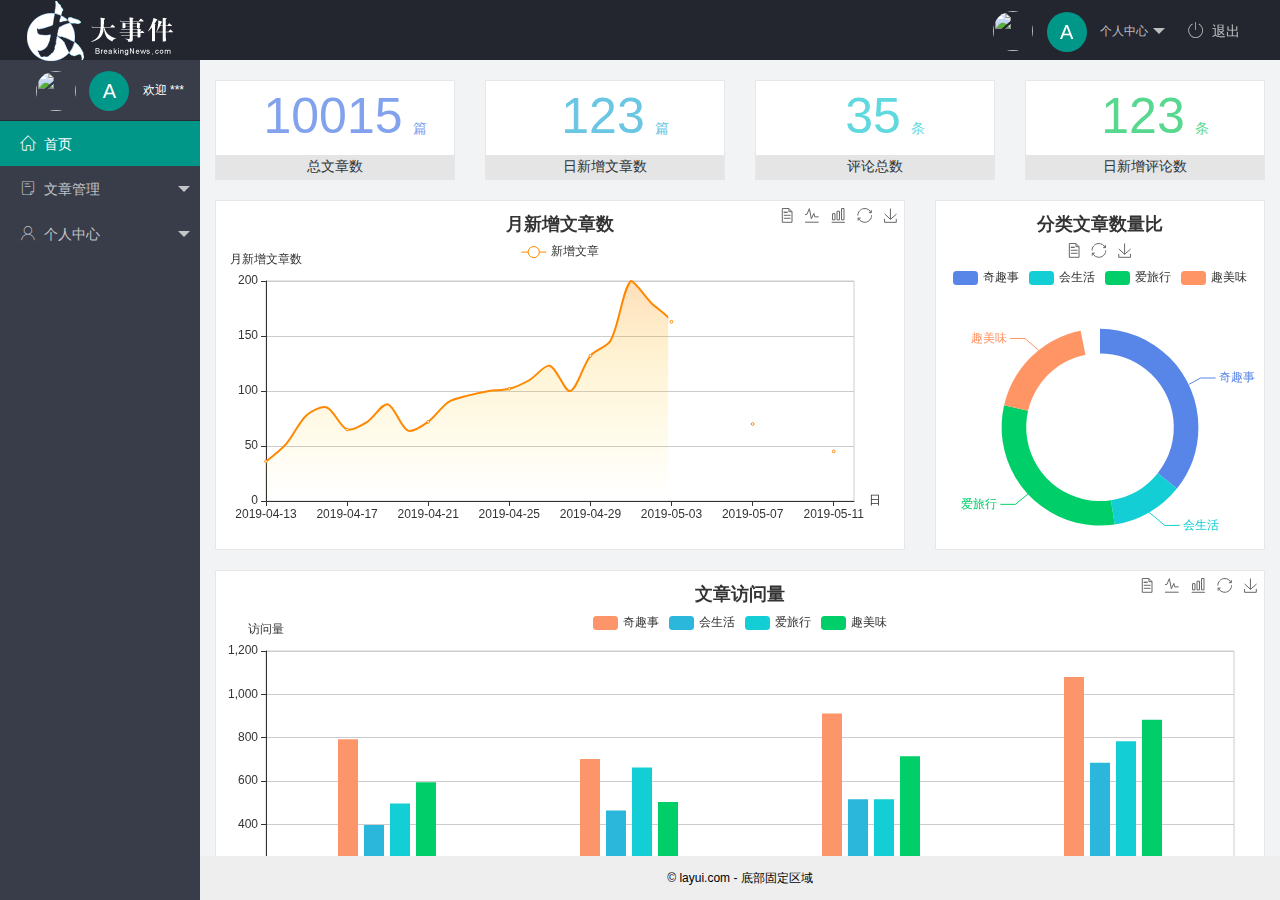
==== commit 85117af3: "完成个人中心的开发" ====
--- a/index.html
+++ b/index.html
@@ -26,9 +26,9 @@
               个人中心
             </a>
             <dl class="layui-nav-child">
-              <dd><a href="">基本资料</a></dd>
-              <dd><a href="">更换头像</a></dd>
-              <dd><a href="">重置密码</a></dd>
+              <dd><a href="/user/user_info.html" target="fm">基本资料</a></dd>
+              <dd><a href="/user/user_avatar.html" target="fm">更换头像</a></dd>
+              <dd><a href="/user/user_pwd.html" target="fm">重置密码</a></dd>
 
             </dl>
           </li>
@@ -59,9 +59,9 @@
             <li class="layui-nav-item">
               <a href="javascript:;"><span class="iconfont icon-user"></span>个人中心</a>
               <dl class="layui-nav-child">
-                <dd><a href="javascript:;"><i class="layui-icon layui-icon-app"></i>基本资料</a></dd>
-                <dd><a href="javascript:;"><i class="layui-icon layui-icon-app"></i>更换头像</a></dd>
-                <dd><a href="javascript:;"><i class="layui-icon layui-icon-app"></i>重置密码</a></dd>
+                <dd><a href="/user/user_info.html" target="fm"><i class="layui-icon layui-icon-app"></i>基本资料</a></dd>
+                <dd><a href="/user/user_avatar.html" target="fm"><i class="layui-icon layui-icon-app"></i>更换头像</a></dd>
+                <dd><a href="/user/user_pwd.html" target="fm"><i class="layui-icon layui-icon-app"></i>重置密码</a></dd>
                 
               </dl>
             </li>
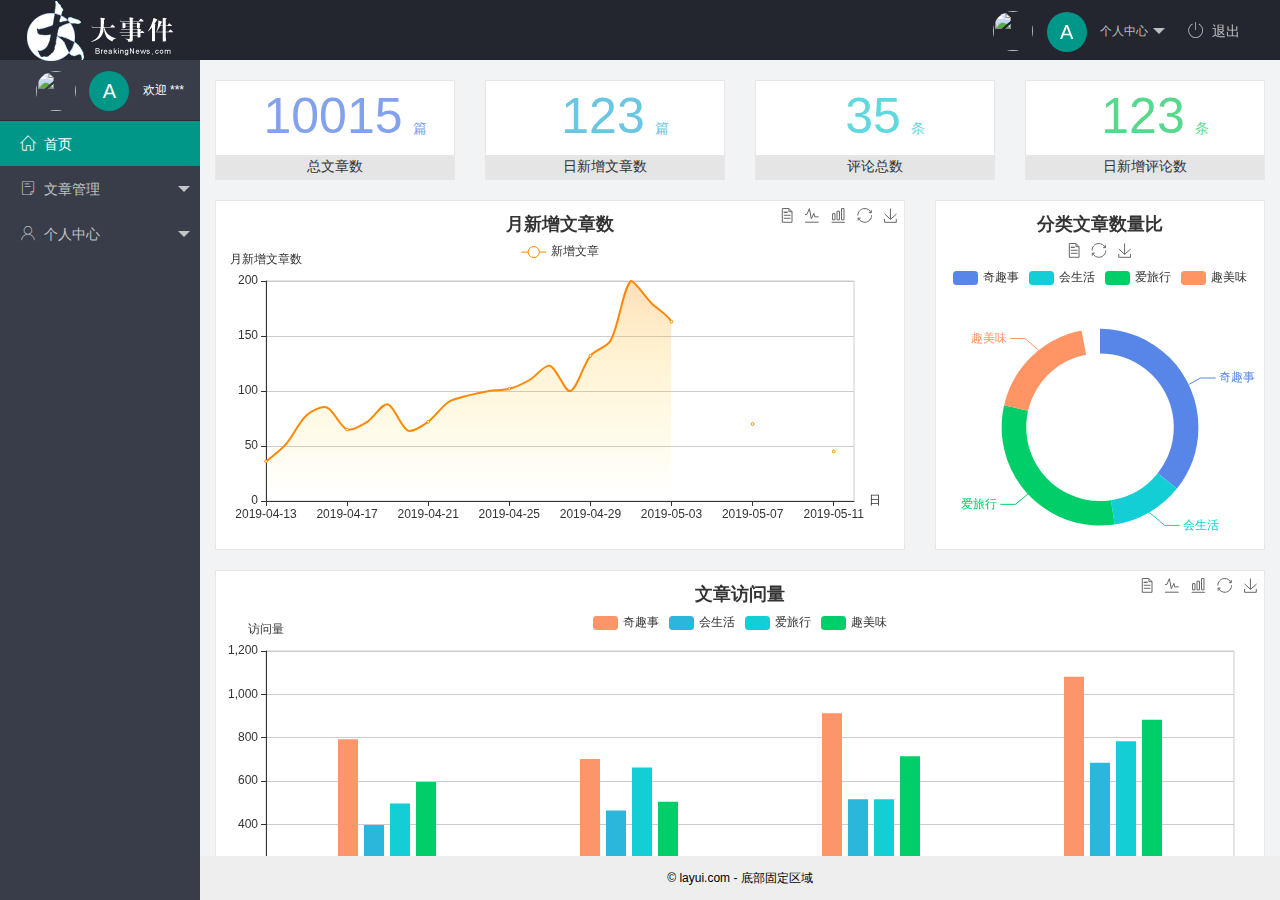
==== commit c1b40a4b: "完成文章管理相关功能的开发" ====
--- a/index.html
+++ b/index.html
@@ -50,9 +50,9 @@
             <li class="layui-nav-item">
               <a class="" href="javascript:;"><span class="iconfont icon-16"></span>文章管理</a>
               <dl class="layui-nav-child">
-                <dd><a href="javascript:;"><i class="layui-icon layui-icon-app"></i> 文章类别</a></dd>
-                <dd><a href="javascript:;"><i class="layui-icon layui-icon-app"></i> 文章列表</a></dd>
-                <dd><a href="javascript:;"><i class="layui-icon layui-icon-app"></i> 发布文章</a></dd>
+                <dd><a href="/article/art_cate.html" target="fm"><i class="layui-icon layui-icon-app"></i> 文章类别</a></dd>
+                <dd><a href="/article/art_list.html" target="fm"><i class="layui-icon layui-icon-app"></i> 文章列表</a></dd>
+                <dd><a href="/article/art_pub.html" target="fm"><i class="layui-icon layui-icon-app"></i> 发布文章</a></dd>
                 
               </dl> 
             </li>
